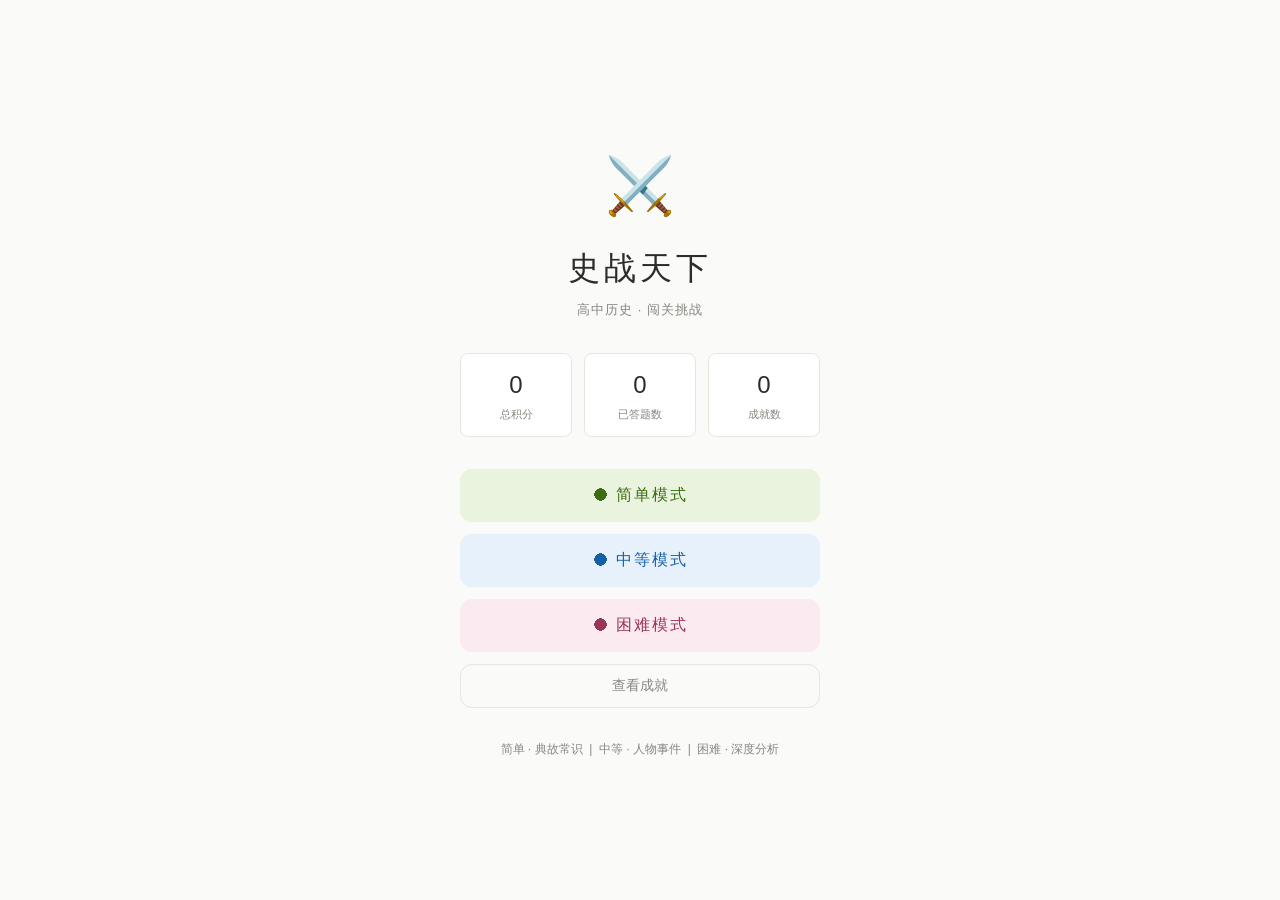
==== index.html @ bf196dc0 "Add files via upload" ====
<!DOCTYPE html>
<html lang="zh-CN">
<head>
<meta charset="UTF-8">
<meta name="viewport" content="width=device-width, initial-scale=1.0, maximum-scale=1.0">
<title>史战天下 — 历史学习游戏</title>
<style>
  *, *::before, *::after { box-sizing: border-box; margin: 0; padding: 0; }

  :root {
    --bg: #FAFAF8;
    --surface: #FFFFFF;
    --border: #E8E6DF;
    --text: #2C2C2A;
    --muted: #888780;
    --easy: #3B6D11;
    --easy-bg: #EAF3DE;
    --mid: #185FA5;
    --mid-bg: #E6F1FB;
    --hard: #993556;
    --hard-bg: #FBEAF0;
    --gold: #BA7517;
    --gold-bg: #FAEEDA;
    --radius: 12px;
    --radius-sm: 8px;
  }

  body {
    font-family: -apple-system, BlinkMacSystemFont, "PingFang SC", "Hiragino Sans GB", "Microsoft YaHei", sans-serif;
    background: var(--bg);
    color: var(--text);
    min-height: 100vh;
    font-size: 15px;
    line-height: 1.6;
  }

  /* ── SCREENS ── */
  .screen { display: none; min-height: 100vh; }
  .screen.active { display: flex; flex-direction: column; }

  /* ── HOME ── */
  #home {
    align-items: center;
    justify-content: center;
    padding: 40px 24px;
    gap: 32px;
  }
  .logo-area { text-align: center; }
  .logo-title {
    font-size: 32px;
    font-weight: 500;
    letter-spacing: 4px;
    color: var(--text);
  }
  .logo-sub {
    font-size: 13px;
    color: var(--muted);
    margin-top: 6px;
    letter-spacing: 1px;
  }
  .logo-icon {
    font-size: 56px;
    display: block;
    margin-bottom: 12px;
  }

  .stats-row {
    display: flex;
    gap: 12px;
    width: 100%;
    max-width: 360px;
  }
  .stat-card {
    flex: 1;
    background: var(--surface);
    border: 0.5px solid var(--border);
    border-radius: var(--radius-sm);
    padding: 12px;
    text-align: center;
  }
  .stat-num { font-size: 24px; font-weight: 500; color: var(--text); }
  .stat-label { font-size: 11px; color: var(--muted); margin-top: 2px; }

  .home-btns {
    display: flex;
    flex-direction: column;
    gap: 12px;
    width: 100%;
    max-width: 360px;
  }

  .btn-play {
    width: 100%;
    padding: 16px;
    border: none;
    border-radius: var(--radius);
    font-size: 16px;
    font-weight: 500;
    cursor: pointer;
    transition: opacity 0.15s;
    letter-spacing: 2px;
    font-family: inherit;
  }
  .btn-play:active { opacity: 0.75; }

  .btn-easy { background: var(--easy-bg); color: var(--easy); }
  .btn-mid  { background: var(--mid-bg);  color: var(--mid); }
  .btn-hard { background: var(--hard-bg); color: var(--hard); }

  .btn-secondary {
    width: 100%;
    padding: 12px;
    border: 0.5px solid var(--border);
    border-radius: var(--radius);
    font-size: 14px;
    color: var(--muted);
    background: transparent;
    cursor: pointer;
    font-family: inherit;
    transition: background 0.15s;
  }
  .btn-secondary:active { background: var(--border); }

  /* ── GAME SCREEN ── */
  #game {
    padding: 0;
    background: var(--bg);
  }

  .game-header {
    background: var(--surface);
    border-bottom: 0.5px solid var(--border);
    padding: 14px 20px;
    display: flex;
    align-items: center;
    justify-content: space-between;
    position: sticky;
    top: 0;
    z-index: 10;
  }
  .game-header-left { display: flex; align-items: center; gap: 10px; }
  .back-btn {
    background: none;
    border: none;
    font-size: 20px;
    cursor: pointer;
    padding: 4px;
    color: var(--muted);
  }
  .difficulty-tag {
    font-size: 12px;
    font-weight: 500;
    padding: 3px 10px;
    border-radius: 20px;
    letter-spacing: 1px;
  }
  .tag-easy { background: var(--easy-bg); color: var(--easy); }
  .tag-mid  { background: var(--mid-bg);  color: var(--mid); }
  .tag-hard { background: var(--hard-bg); color: var(--hard); }

  .progress-wrap {
    flex: 1;
    margin: 0 16px;
    height: 4px;
    background: var(--border);
    border-radius: 2px;
    overflow: hidden;
  }
  .progress-bar {
    height: 100%;
    background: var(--mid);
    border-radius: 2px;
    transition: width 0.3s ease;
  }
  .q-count { font-size: 12px; color: var(--muted); white-space: nowrap; }

  .game-body { padding: 24px 20px 40px; flex: 1; max-width: 640px; margin: 0 auto; width: 100%; }

  .score-live {
    font-size: 13px;
    color: var(--muted);
    margin-bottom: 20px;
    display: flex;
    justify-content: space-between;
    align-items: center;
  }
  .score-pts { font-size: 18px; font-weight: 500; color: var(--gold); }

  .question-card {
    background: var(--surface);
    border: 0.5px solid var(--border);
    border-radius: var(--radius);
    padding: 24px 20px;
    margin-bottom: 20px;
  }
  .q-num { font-size: 12px; color: var(--muted); margin-bottom: 10px; }
  .q-text { font-size: 16px; line-height: 1.7; font-weight: 500; }

  .options { display: flex; flex-direction: column; gap: 10px; }
  .opt-btn {
    width: 100%;
    padding: 14px 16px;
    border: 0.5px solid var(--border);
    border-radius: var(--radius-sm);
    background: var(--surface);
    font-size: 14px;
    text-align: left;
    cursor: pointer;
    font-family: inherit;
    line-height: 1.5;
    transition: background 0.12s, border-color 0.12s;
    color: var(--text);
  }
  .opt-btn:active { opacity: 0.8; }
  .opt-btn.correct {
    background: var(--easy-bg);
    border-color: var(--easy);
    color: var(--easy);
  }
  .opt-btn.wrong {
    background: #FCEBEB;
    border-color: #A32D2D;
    color: #A32D2D;
  }
  .opt-btn.reveal {
    background: var(--easy-bg);
    border-color: var(--easy);
    color: var(--easy);
    opacity: 0.7;
  }
  .opt-btn:disabled { cursor: default; }
  .opt-label { font-weight: 500; margin-right: 8px; }

  .feedback-box {
    background: var(--gold-bg);
    border: 0.5px solid var(--gold);
    border-radius: var(--radius-sm);
    padding: 14px 16px;
    font-size: 13px;
    color: #633806;
    margin-top: 16px;
    line-height: 1.7;
    display: none;
  }
  .feedback-box.show { display: block; }
  .feedback-title { font-weight: 500; margin-bottom: 4px; }

  .next-btn {
    width: 100%;
    padding: 14px;
    background: var(--text);
    color: #fff;
    border: none;
    border-radius: var(--radius);
    font-size: 15px;
    font-weight: 500;
    cursor: pointer;
    font-family: inherit;
    margin-top: 16px;
    display: none;
    letter-spacing: 1px;
    transition: opacity 0.15s;
  }
  .next-btn:active { opacity: 0.75; }
  .next-btn.show { display: block; }

  /* ── RESULT SCREEN ── */
  #result {
    align-items: center;
    justify-content: center;
    padding: 40px 24px;
    gap: 24px;
  }
  .result-icon { font-size: 64px; text-align: center; }
  .result-title { font-size: 24px; font-weight: 500; text-align: center; }
  .result-sub { font-size: 14px; color: var(--muted); text-align: center; }

  .result-stats {
    display: grid;
    grid-template-columns: 1fr 1fr;
    gap: 12px;
    width: 100%;
    max-width: 360px;
  }
  .result-stat {
    background: var(--surface);
    border: 0.5px solid var(--border);
    border-radius: var(--radius-sm);
    padding: 16px;
    text-align: center;
  }
  .result-stat .num { font-size: 28px; font-weight: 500; }
  .result-stat .lbl { font-size: 12px; color: var(--muted); margin-top: 4px; }

  .achievements-earned {
    width: 100%;
    max-width: 360px;
  }
  .ach-title { font-size: 13px; color: var(--muted); margin-bottom: 10px; font-weight: 500; }
  .ach-list { display: flex; flex-direction: column; gap: 8px; }
  .ach-item {
    display: flex;
    align-items: center;
    gap: 12px;
    background: var(--gold-bg);
    border: 0.5px solid var(--gold);
    border-radius: var(--radius-sm);
    padding: 10px 14px;
  }
  .ach-icon { font-size: 24px; }
  .ach-name { font-size: 13px; font-weight: 500; color: #633806; }
  .ach-desc { font-size: 11px; color: var(--gold); margin-top: 1px; }

  .result-btns {
    display: flex;
    flex-direction: column;
    gap: 10px;
    width: 100%;
    max-width: 360px;
  }
  .btn-primary {
    width: 100%;
    padding: 14px;
    background: var(--text);
    color: #fff;
    border: none;
    border-radius: var(--radius);
    font-size: 15px;
    font-weight: 500;
    cursor: pointer;
    font-family: inherit;
    letter-spacing: 1px;
  }

  /* ── ACHIEVEMENTS SCREEN ── */
  #achievements {
    padding: 0;
    flex-direction: column;
  }
  .page-header {
    background: var(--surface);
    border-bottom: 0.5px solid var(--border);
    padding: 14px 20px;
    display: flex;
    align-items: center;
    gap: 12px;
    position: sticky;
    top: 0;
  }
  .page-title { font-size: 16px; font-weight: 500; }

  .ach-page-body { padding: 20px; display: flex; flex-direction: column; gap: 12px; }
  .ach-card {
    display: flex;
    align-items: center;
    gap: 14px;
    background: var(--surface);
    border: 0.5px solid var(--border);
    border-radius: var(--radius);
    padding: 16px;
  }
  .ach-card.locked { opacity: 0.4; }
  .ach-card-icon { font-size: 32px; width: 48px; text-align: center; flex-shrink: 0; }
  .ach-card-info { flex: 1; }
  .ach-card-name { font-size: 14px; font-weight: 500; }
  .ach-card-desc { font-size: 12px; color: var(--muted); margin-top: 2px; }
  .ach-card-pts { font-size: 12px; color: var(--gold); font-weight: 500; margin-top: 4px; }

  /* ── ANIMATIONS ── */
  @keyframes slideUp {
    from { transform: translateY(20px); opacity: 0; }
    to { transform: translateY(0); opacity: 1; }
  }
  .animate-in { animation: slideUp 0.25s ease; }

  @keyframes pop {
    0% { transform: scale(1); }
    50% { transform: scale(1.08); }
    100% { transform: scale(1); }
  }
  .pop { animation: pop 0.2s ease; }

</style>
</head>
<body>

<!-- ══ HOME SCREEN ══ -->
<div id="home" class="screen active">
  <div class="logo-area">
    <span class="logo-icon">⚔️</span>
    <div class="logo-title">史战天下</div>
    <div class="logo-sub">高中历史 · 闯关挑战</div>
  </div>

  <div class="stats-row">
    <div class="stat-card">
      <div class="stat-num" id="total-score">0</div>
      <div class="stat-label">总积分</div>
    </div>
    <div class="stat-card">
      <div class="stat-num" id="total-played">0</div>
      <div class="stat-label">已答题数</div>
    </div>
    <div class="stat-card">
      <div class="stat-num" id="ach-count">0</div>
      <div class="stat-label">成就数</div>
    </div>
  </div>

  <div class="home-btns">
    <button class="btn-play btn-easy" onclick="startGame('easy')">⬤ 简单模式</button>
    <button class="btn-play btn-mid"  onclick="startGame('mid')">⬤ 中等模式</button>
    <button class="btn-play btn-hard" onclick="startGame('hard')">⬤ 困难模式</button>
    <button class="btn-secondary" onclick="showScreen('achievements')">查看成就</button>
  </div>

  <div style="font-size:12px;color:var(--muted);text-align:center;">
    简单 · 典故常识 &nbsp;|&nbsp; 中等 · 人物事件 &nbsp;|&nbsp; 困难 · 深度分析
  </div>
</div>

<!-- ══ GAME SCREEN ══ -->
<div id="game" class="screen">
  <div class="game-header">
    <div class="game-header-left">
      <button class="back-btn" onclick="confirmBack()">←</button>
      <span class="difficulty-tag" id="diff-tag">简单</span>
    </div>
    <div class="progress-wrap">
      <div class="progress-bar" id="progress-bar" style="width:0%"></div>
    </div>
    <span class="q-count" id="q-count">1/10</span>
  </div>

  <div class="game-body">
    <div class="score-live">
      <span>本局得分</span>
      <span class="score-pts" id="live-score">0 分</span>
    </div>

    <div class="question-card animate-in" id="question-card">
      <div class="q-num" id="q-num">第 1 题</div>
      <div class="q-text" id="q-text">题目加载中…</div>
    </div>

    <div class="options" id="options"></div>

    <div class="feedback-box" id="feedback-box">
      <div class="feedback-title" id="feedback-title"></div>
      <div id="feedback-body"></div>
    </div>

    <button class="next-btn" id="next-btn" onclick="nextQuestion()">下一题 →</button>
  </div>
</div>

<!-- ══ RESULT SCREEN ══ -->
<div id="result" class="screen">
  <div class="result-icon" id="result-icon">🏆</div>
  <div class="result-title" id="result-title">挑战完成！</div>
  <div class="result-sub" id="result-sub">你答对了 8 道题</div>

  <div class="result-stats">
    <div class="result-stat">
      <div class="num" id="res-correct" style="color:var(--easy)">0</div>
      <div class="lbl">答对</div>
    </div>
    <div class="result-stat">
      <div class="num" id="res-wrong" style="color:#A32D2D">0</div>
      <div class="lbl">答错</div>
    </div>
    <div class="result-stat">
      <div class="num" id="res-pts" style="color:var(--gold)">0</div>
      <div class="lbl">本局积分</div>
    </div>
    <div class="result-stat">
      <div class="num" id="res-acc">0%</div>
      <div class="lbl">正确率</div>
    </div>
  </div>

  <div class="achievements-earned" id="new-achievements" style="display:none">
    <div class="ach-title">🏅 新获得成就</div>
    <div class="ach-list" id="new-ach-list"></div>
  </div>

  <div class="result-btns">
    <button class="btn-primary" id="replay-btn" onclick="replayGame()">再战一局</button>
    <button class="btn-secondary" onclick="showScreen('home')">返回首页</button>
  </div>
</div>

<!-- ══ ACHIEVEMENTS SCREEN ══ -->
<div id="achievements" class="screen">
  <div class="page-header">
    <button class="back-btn" onclick="showScreen('home')" style="font-size:18px;color:var(--muted);background:none;border:none;cursor:pointer;">←</button>
    <span class="page-title">成就殿堂</span>
  </div>
  <div class="ach-page-body" id="ach-page-body"></div>
</div>

<script>
/* ═══════════════════════════════════════════
   题库
═══════════════════════════════════════════ */
const QUESTIONS = {
  easy: [
    {
      q: ""破釜沉舟"这个成语来自哪场战役？",
      opts: ["长平之战", "巨鹿之战", "赤壁之战", "官渡之战"],
      ans: 1,
      tip: "公元前207年，项羽率军渡漳水后，命令士兵击破锅釜，凿沉船只，以示背水一战的决心，最终以少胜多大败秦军。"
    },
    {
      q: "秦始皇统一六国后，推行的统一货币是哪种？",
      opts: ["刀币", "布币", "圆形方孔钱", "蚁鼻钱"],
      ans: 2,
      tip: "秦统一后将货币统一为圆形方孔铜钱（秦半两），方孔象征地，圆形象征天，此后这一形制延续了约两千年。"
    },
    {
      q: "\"纸上谈兵\"这个成语讲的是哪位历史人物？",
      opts: ["廉颇", "赵括", "白起", "蒙恬"],
      ans: 1,
      tip: "赵括熟读兵书却缺乏实战经验，长平之战中代替廉颇出战，被白起击败，赵军四十万将士被坑杀。"
    },
    {
      q: "汉武帝派张骞出使西域的主要目的是什么？",
      opts: ["开拓贸易路线", "联合大月氏夹击匈奴", "传播汉族文化", "寻访长生不老药"],
      ans: 1,
      tip: "汉武帝派张骞出使西域（公元前138年），目的是联合大月氏共同对付匈奴。虽然军事目的未完全实现，但开辟了著名的丝绸之路。"
    },
    {
      q: "\"三顾茅庐\"中，刘备三次拜访的是哪位谋士？",
      opts: ["庞统", "司马懿", "诸葛亮", "荀彧"],
      ans: 2,
      tip: "公元207年前后，刘备三次前往隆中（今湖北襄阳）拜访诸葛亮，终于得到他的辅佐。诸葛亮提出了著名的《隆中对》战略。"
    },
    {
      q: "\"贞观之治\"是哪位皇帝在位时期的盛世？",
      opts: ["唐太宗", "唐高宗", "武则天", "唐玄宗"],
      ans: 0,
      tip: "贞观之治（627—649年）是唐太宗李世民统治时期，以轻徭薄赋、广开言路、任用贤才著称，是中国古代著名的治世之一。"
    },
    {
      q: "中国历史上唯一的女皇帝是谁？",
      opts: ["吕雉", "武则天", "慈禧太后", "上官婉儿"],
      ans: 1,
      tip: "武则天（624—705年），690年称帝，建立武周，是中国历史上正式登基称帝的唯一女性皇帝，在位期间重视科举，选拔人才。"
    },
    {
      q: "\"四大发明\"不包括以下哪项？",
      opts: ["造纸术", "印刷术", "天文望远镜", "火药"],
      ans: 2,
      tip: "中国古代四大发明是造纸术、印刷术、火药、指南针，天文望远镜是17世纪伽利略等欧洲科学家发明并改进的。"
    },
    {
      q: "\"烽火戏诸侯\"的故事与哪位周朝天子有关？",
      opts: ["周武王", "周厉王", "周幽王", "周平王"],
      ans: 2,
      tip: "周幽王为博褒姒一笑，多次点燃烽火欺骗诸侯。后犬戎真正入侵时，诸侯不再来援，西周就此灭亡（公元前771年）。"
    },
    {
      q: "以下哪个朝代最先建立科举制度？",
      opts: ["汉朝", "魏晋", "隋朝", "唐朝"],
      ans: 2,
      tip: "科举制度由隋文帝杨坚于公元587年创立，隋炀帝时设进士科加以完善，此后历经唐宋元明清各朝，延续约1300年。"
    }
  ],
  mid: [
    {
      q: "商鞅变法的核心内容是什么？",
      opts: ["废除贵族世袭特权，按军功授爵", "推行井田制，均分土地", "废除死刑，施行仁政", "推广儒学，以礼治国"],
      ans: 0,
      tip: "商鞅变法（公元前356年起）废除了贵族世袭制度，规定按军功赐予爵位和土地，大大激发了秦国士兵的战斗意志，为统一六国奠定了基础。"
    },
    {
      q: "以下哪场战役标志着三国鼎立局面开始形成？",
      opts: ["长平之战", "赤壁之战", "官渡之战", "夷陵之战"],
      ans: 1,
      tip: "公元208年的赤壁之战，孙刘联军以少胜多大败曹操，阻止了曹操统一天下的步伐，此后形成魏、蜀、吴三分天下的格局。"
    },
    {
      q: "唐朝安史之乱的起因是什么？",
      opts: ["宦官专权，皇帝昏庸", "节度使势力过大，安禄山与史思明叛乱", "外戚干政，朝政腐败", "农民起义，官逼民反"],
      ans: 1,
      tip: "755年，身兼三镇节度使的安禄山与史思明以\"清君侧\"为名起兵叛乱，史称安史之乱（755—763年），是唐朝由盛转衰的转折点。"
    },
    {
      q: "王安石变法的主要目的是什么？",
      opts: ["加强皇权，削弱相权", "富国强兵，解决财政危机", "推行儒学，整顿礼制", "对外扩张，收复失地"],
      ans: 1,
      tip: "北宋神宗时期（1069年起），王安石推行新法，包括青苗法、募役法等，目的是增加国家财政收入、减轻百姓负担并增强军事力量。"
    },
    {
      q: "郑和七下西洋的主要目的是什么？",
      opts: ["寻找建文帝下落，宣扬大明国威", "开拓海上贸易，掠夺财富", "传播佛教，进行文化交流", "探索新大陆，扩大领土"],
      ans: 0,
      tip: "郑和下西洋（1405—1433年）主要是为了宣扬明朝国威、寻找流亡的建文帝，同时进行朝贡贸易，不以营利为目的，与欧洲的大航海有本质区别。"
    },
    {
      q: "鸦片战争后，清政府与英国签订的第一个不平等条约是？",
      opts: ["《南京条约》", "《北京条约》", "《马关条约》", "《天津条约》"],
      ans: 0,
      tip: "1842年签订的《南京条约》是中国近代史上第一个不平等条约，中国割让香港岛、开放五口通商、赔款2100万银元，严重损害了中国主权。"
    },
    {
      q: "\"戊戌变法\"的失败主要是因为什么？",
      opts: ["变法内容太激进，百姓反对", "以慈禧太后为首的守旧势力强烈阻挠", "光绪帝能力不足，执行不力", "列强干涉，阻止中国变革"],
      ans: 1,
      tip: "1898年的戊戌变法历时仅103天即告失败，根本原因是以慈禧为代表的顽固守旧势力的反对，光绪帝被软禁，谭嗣同等\"戊戌六君子\"被杀。"
    },
    {
      q: "辛亥革命推翻了哪个政权？",
      opts: ["北洋军阀政府", "清朝封建帝制", "袁世凯帝制", "北京政府"],
      ans: 1,
      tip: "1911年辛亥革命推翻了清朝统治，结束了中国长达两千余年的封建帝制，建立了中华民国，孙中山就任临时大总统。"
    },
    {
      q: "五四运动爆发的直接导火索是什么？",
      opts: ["俄国十月革命胜利", "巴黎和会中国外交失败", "袁世凯签订\"二十一条\"", "军阀混战，民不聊生"],
      ans: 1,
      tip: "1919年巴黎和会上，列强将德国在山东的权益转交日本，消息传到国内，激起民众强烈愤慨，引发了以学生为主体的五四爱国运动。"
    },
    {
      q: "北宋时期，指南针主要应用于哪个领域？",
      opts: ["军事作战", "勘测地形", "航海导航", "建筑风水"],
      ans: 2,
      tip: "宋代指南针技术日趋成熟，北宋时期开始广泛用于航海，极大地推动了海上贸易的发展，后经阿拉伯人传入欧洲，为欧洲大航海时代奠定了基础。"
    }
  ],
  hard: [
    {
      q: "秦朝推行郡县制取代分封制，其根本意义在于？",
      opts: [
        "有效节约国家行政开支",
        "打破贵族世袭，加强中央集权，有利于国家统一",
        "便于对少数民族地区实施有效管理",
        "抑制地方豪强，防止农民起义"
      ],
      ans: 1,
      tip: "郡县制的根本意义在于：地方长官由皇帝任命而非世袭，直接对中央负责，从制度上解决了西周以来封建割据的问题，是中央集权体制确立的重要标志。"
    },
    {
      q: "从经济史角度看，宋代商品经济高度发展的原因不包括？",
      opts: [
        "打破了坊市制度的时空限制",
        "政府重农抑商政策有所松弛",
        "海外贸易发达，市舶司收入丰厚",
        "土地兼并严重，自耕农大量破产转为商人"
      ],
      ans: 3,
      tip: "宋代商品经济繁荣的主要原因包括：打破坊市制度（坊市不再严格分离）、政府对商业的管制有所放松、海外贸易空前发展等。土地兼并导致农民破产，更多流为流民而非转为商人，不是主要原因。"
    },
    {
      q: "明朝\"海禁政策\"的实质目的最可能是？",
      opts: [
        "防止倭寇侵扰沿海百姓",
        "保护国内手工业发展不受竞争",
        "维护朝贡体制，控制对外贸易以巩固皇权",
        "防止白银大量外流，保持货币稳定"
      ],
      ans: 2,
      tip: "明朝海禁的实质目的是维护以皇帝为中心的朝贡贸易体系——只允许藩属国在特定条件下入贡贸易，从而彰显天朝权威，控制外交和贸易主导权，并非单纯的经济或安全考量。"
    },
    {
      q: "洋务运动最终失败的根本原因是？",
      opts: [
        "洋务派官员贪污腐败，军备废弛",
        "西方列强阻挠中国工业化进程",
        "只学习西方技术，不变革封建制度",
        "缺乏先进技术人才和资金支持"
      ],
      ans: 2,
      tip: "洋务运动（1861—1895年）失败的根本原因在于：洋务派坚持\"中学为体，西学为用\"，只引进西方技术而拒绝政治制度变革，在腐朽的封建制度基础上嫁接先进技术，甲午战争的惨败证明这条路行不通。"
    },
    {
      q: "新文化运动与五四运动的关系，以下说法最准确的是？",
      opts: [
        "新文化运动由五四运动引发，是其直接结果",
        "两者没有关联，属于不同性质的历史事件",
        "新文化运动为五四运动奠定了思想基础，五四运动后新文化运动转向传播马克思主义",
        "五四运动是新文化运动的高潮，标志着新文化运动的结束"
      ],
      ans: 2,
      tip: "新文化运动（1915年起）批判封建礼教、宣扬民主科学，为五四运动奠定了思想基础；五四运动（1919年）后，马克思主义在中国广泛传播，新文化运动的主流转向马克思主义，最终推动了中国共产党的成立。"
    },
    {
      q: "关于\"重农抑商\"政策在中国历史上长期存在的根本原因，以下哪项分析最深刻？",
      opts: [
        "农业是封建经济的基础，商业发展威胁封建统治",
        "历代统治者都没有认识到商业的重要性",
        "中国土地广阔，农业生产率较高，自然经济长期占主导",
        "商人群体道德低下，不事生产，历代都受到鄙视"
      ],
      ans: 0,
      tip: "重农抑商政策的根本原因在于：封建国家财税依赖农业，商业发展容易积累私人财富和独立势力，动摇封建等级秩序；同时商品经济的发展会冲击以土地为核心的封建经济基础，因此统治阶级从自身利益出发持续推行这一政策。"
    },
    {
      q: "太平天国运动最终失败的根本原因是？",
      opts: [
        "军事实力不足，武器装备落后",
        "天京事变导致内部分裂，元气大伤",
        "农民阶级的局限性，缺乏科学的革命纲领和正确领导",
        "遭到中外反动势力（清军+洋枪队）联合镇压"
      ],
      ans: 2,
      tip: "太平天国（1851—1864年）失败的根本原因是农民阶级的历史局限性：提不出切实可行的革命纲领，领导层腐化堕落（天京事变），无法建立稳固的政权。中外联合镇压是外部原因，内部腐化才是根本。"
    },
    {
      q: "以下对\"中体西用\"思想的评价，哪项最为全面客观？",
      opts: [
        "是先进思想，积极推动了中国近代化进程",
        "是落后思想，阻碍了中国政治体制改革",
        "有一定进步意义，但存在根本性局限，无法实现真正的近代化",
        "在当时历史条件下是唯一可行的方案"
      ],
      ans: 2,
      tip: "\"中体西用\"在当时有一定进步意义——推动了工业化和军事现代化，但其根本局限在于：把封建制度视为不可动摇的\"体\"，只愿引进技术而拒绝政治变革，历史证明这种嫁接是失败的，无法实现真正的国家近代化。"
    },
    {
      q: "以下哪项最能说明中国古代\"专制主义中央集权\"制度的本质矛盾？",
      opts: [
        "皇权与相权的矛盾",
        "中央集权与地方分权的矛盾",
        "皇权专制与官僚体制效率之间的矛盾",
        "农民阶级与地主阶级的矛盾"
      ],
      ans: 1,
      tip: "专制主义中央集权制度的核心矛盾是：皇帝需要通过官僚体制来统治广大地域，但地方势力又天然倾向于扩大自主权；如何在维持有效统治的同时防止地方割据，是历朝历代面临的根本性政治难题。"
    },
    {
      q: "甲午战争失败对中国历史进程最深远的影响是什么？",
      opts: [
        "引发了列强瓜分中国的狂潮，民族危机空前加深",
        "促使先进中国人开始探索制度变革，推动了维新变法和革命运动的兴起",
        "彻底暴露了洋务运动的失败，宣告\"师夷长技\"道路的破产",
        "造成大量赔款，严重削弱了清朝的经济实力"
      ],
      ans: 1,
      tip: "甲午战争（1894—1895年）惨败的最深远影响在于：打破了中国人对\"自强运动\"的幻想，促使先进知识分子认识到仅靠技术改良不够，必须进行政治制度改革，由此推动了戊戌变法、辛亥革命等一系列政治变革运动的兴起，加速了近代中国的历史进程。"
    }
  ]
};

/* ═══════════════════════════════════════════
   成就系统
═══════════════════════════════════════════ */
const ALL_ACHIEVEMENTS = [
  { id: "first_blood", icon: "⚡", name: "初战告捷", desc: "完成第一局游戏", pts: 50,
    check: (s) => s.totalGames >= 1 },
  { id: "perfect", icon: "💎", name: "完美无缺", desc: "单局全部答对", pts: 200,
    check: (s) => s.lastCorrect === s.lastTotal && s.lastTotal > 0 },
  { id: "streak3", icon: "🔥", name: "连胜三题", desc: "单局连续答对3题", pts: 100,
    check: (s) => s.maxStreak >= 3 },
  { id: "streak5", icon: "🌟", name: "连胜五题", desc: "单局连续答对5题", pts: 150,
    check: (s) => s.maxStreak >= 5 },
  { id: "hard_winner", icon: "⚔️", name: "史学大家", desc: "困难模式正确率达80%", pts: 300,
    check: (s) => s.lastDiff === "hard" && s.lastCorrect / s.lastTotal >= 0.8 },
  { id: "score500", icon: "🏆", name: "积分达人", desc: "累计积分超过500", pts: 100,
    check: (s) => s.totalScore >= 500 },
  { id: "score2000", icon: "👑", name: "史战天下", desc: "累计积分超过2000", pts: 300,
    check: (s) => s.totalScore >= 2000 },
  { id: "played10", icon: "📚", name: "勤学苦练", desc: "累计答题超过50道", pts: 150,
    check: (s) => s.totalAnswered >= 50 },
];

/* ═══════════════════════════════════════════
   状态存储
═══════════════════════════════════════════ */
function loadState() {
  try {
    return JSON.parse(localStorage.getItem("historyGame") || "{}");
  } catch { return {}; }
}
function saveState(s) {
  localStorage.setItem("historyGame", JSON.stringify(s));
}

let state = {
  totalScore: 0,
  totalAnswered: 0,
  totalGames: 0,
  unlockedAch: [],
  ...loadState()
};

/* ═══════════════════════════════════════════
   游戏变量
═══════════════════════════════════════════ */
let currentDiff = "easy";
let questions = [];
let currentIdx = 0;
let score = 0;
let correct = 0;
let answered = 0;
let streak = 0;
let maxStreak = 0;
let answered_this = false;

/* ═══════════════════════════════════════════
   工具函数
═══════════════════════════════════════════ */
function shuffle(arr) {
  const a = [...arr];
  for (let i = a.length - 1; i > 0; i--) {
    const j = Math.floor(Math.random() * (i + 1));
    [a[i], a[j]] = [a[j], a[i]];
  }
  return a;
}

function showScreen(id) {
  document.querySelectorAll(".screen").forEach(s => s.classList.remove("active"));
  document.getElementById(id).classList.add("active");
  if (id === "home") updateHomeStats();
  if (id === "achievements") renderAchievements();
}

function updateHomeStats() {
  document.getElementById("total-score").textContent = state.totalScore;
  document.getElementById("total-played").textContent = state.totalAnswered;
  document.getElementById("ach-count").textContent = state.unlockedAch.length;
}

/* ═══════════════════════════════════════════
   开始游戏
═══════════════════════════════════════════ */
function startGame(diff) {
  currentDiff = diff;
  questions = shuffle(QUESTIONS[diff]).slice(0, 10);
  currentIdx = 0;
  score = 0;
  correct = 0;
  answered = 0;
  streak = 0;
  maxStreak = 0;

  const tagEl = document.getElementById("diff-tag");
  tagEl.textContent = { easy: "简单", mid: "中等", hard: "困难" }[diff];
  tagEl.className = "difficulty-tag tag-" + diff;

  const bar = document.getElementById("progress-bar");
  bar.style.background = diff === "easy" ? "var(--easy)" : diff === "mid" ? "var(--mid)" : "var(--hard)";

  showScreen("game");
  renderQuestion();
}

function renderQuestion() {
  const q = questions[currentIdx];
  const total = questions.length;
  answered_this = false;

  document.getElementById("q-num").textContent = "第 " + (currentIdx + 1) + " 题";
  document.getElementById("q-text").textContent = q.q;
  document.getElementById("q-count").textContent = (currentIdx + 1) + "/" + total;
  document.getElementById("progress-bar").style.width = (currentIdx / total * 100) + "%";
  document.getElementById("live-score").textContent = score + " 分";
  document.getElementById("feedback-box").classList.remove("show");
  document.getElementById("next-btn").classList.remove("show");

  const opts = document.getElementById("options");
  opts.innerHTML = "";
  const labels = ["A", "B", "C", "D"];
  q.opts.forEach((opt, i) => {
    const btn = document.createElement("button");
    btn.className = "opt-btn";
    btn.innerHTML = `<span class="opt-label">${labels[i]}.</span>${opt}`;
    btn.onclick = () => selectAnswer(i, q.ans, q.tip);
    opts.appendChild(btn);
  });

  const card = document.getElementById("question-card");
  card.classList.remove("animate-in");
  void card.offsetWidth;
  card.classList.add("animate-in");
}

function selectAnswer(chosen, correct_idx, tip) {
  if (answered_this) return;
  answered_this = true;

  const btns = document.querySelectorAll(".opt-btn");
  btns.forEach((b, i) => {
    b.disabled = true;
    if (i === correct_idx) b.classList.add(chosen === correct_idx ? "correct" : "reveal");
  });
  if (chosen !== correct_idx) btns[chosen].classList.add("wrong");

  const isCorrect = chosen === correct_idx;
  answered++;

  if (isCorrect) {
    correct++;
    streak++;
    if (streak > maxStreak) maxStreak = streak;
    const pts = calcPoints();
    score += pts;

    document.getElementById("feedback-title").textContent = "✓ 回答正确！+" + pts + " 分";
    document.getElementById("feedback-body").textContent = tip;
  } else {
    streak = 0;
    document.getElementById("feedback-title").textContent = "✗ 回答错误";
    document.getElementById("feedback-body").textContent = tip;
  }

  const fb = document.getElementById("feedback-box");
  fb.classList.add("show");
  document.getElementById("next-btn").classList.add("show");
  document.getElementById("next-btn").textContent =
    currentIdx + 1 >= questions.length ? "查看结果 →" : "下一题 →";

  document.getElementById("live-score").textContent = score + " 分";
  document.getElementById("live-score").classList.add("pop");
  setTimeout(() => document.getElementById("live-score").classList.remove("pop"), 200);
}

function calcPoints() {
  const base = { easy: 10, mid: 20, hard: 35 }[currentDiff];
  const bonus = streak >= 3 ? Math.floor(base * 0.5) : 0;
  return base + bonus;
}

function nextQuestion() {
  currentIdx++;
  if (currentIdx >= questions.length) {
    endGame();
  } else {
    renderQuestion();
  }
}

function endGame() {
  const total = questions.length;
  const acc = Math.round(correct / total * 100);

  state.totalAnswered += answered;
  state.totalScore += score;
  state.totalGames++;
  state.lastCorrect = correct;
  state.lastTotal = total;
  state.lastDiff = currentDiff;
  state.maxStreak = maxStreak;

  const newAch = checkAchievements();
  saveState(state);

  document.getElementById("result-icon").textContent =
    acc >= 90 ? "🏆" : acc >= 70 ? "🎉" : acc >= 50 ? "📖" : "💪";
  document.getElementById("result-title").textContent =
    acc >= 90 ? "历史大家！" : acc >= 70 ? "挑战完成！" : acc >= 50 ? "继续加油！" : "再接再厉！";
  document.getElementById("result-sub").textContent =
    `本局答对 ${correct}/${total} 题，正确率 ${acc}%`;

  document.getElementById("res-correct").textContent = correct;
  document.getElementById("res-wrong").textContent = total - correct;
  document.getElementById("res-pts").textContent = score;
  document.getElementById("res-acc").textContent = acc + "%";

  document.getElementById("replay-btn").textContent =
    "再战一局（" + { easy: "简单", mid: "中等", hard: "困难" }[currentDiff] + "）";

  const newAchWrap = document.getElementById("new-achievements");
  if (newAch.length > 0) {
    newAchWrap.style.display = "block";
    const list = document.getElementById("new-ach-list");
    list.innerHTML = "";
    newAch.forEach(a => {
      list.innerHTML += `
        <div class="ach-item">
          <span class="ach-icon">${a.icon}</span>
          <div>
            <div class="ach-name">${a.name}</div>
            <div class="ach-desc">${a.desc} · +${a.pts}分</div>
          </div>
        </div>`;
    });
  } else {
    newAchWrap.style.display = "none";
  }

  showScreen("result");
}

function checkAchievements() {
  const newly = [];
  ALL_ACHIEVEMENTS.forEach(a => {
    if (!state.unlockedAch.includes(a.id) && a.check(state)) {
      state.unlockedAch.push(a.id);
      state.totalScore += a.pts;
      newly.push(a);
    }
  });
  return newly;
}

function replayGame() {
  startGame(currentDiff);
}

function confirmBack() {
  if (confirm("确定要退出本局游戏吗？当前进度将不会保存。")) {
    showScreen("home");
  }
}

/* ═══════════════════════════════════════════
   成就页面
═══════════════════════════════════════════ */
function renderAchievements() {
  const body = document.getElementById("ach-page-body");
  body.innerHTML = `<div style="font-size:13px;color:var(--muted);margin-bottom:4px;">已解锁 ${state.unlockedAch.length} / ${ALL_ACHIEVEMENTS.length} 个成就</div>`;
  ALL_ACHIEVEMENTS.forEach(a => {
    const unlocked = state.unlockedAch.includes(a.id);
    body.innerHTML += `
      <div class="ach-card ${unlocked ? "" : "locked"}">
        <div class="ach-card-icon">${unlocked ? a.icon : "🔒"}</div>
        <div class="ach-card-info">
          <div class="ach-card-name">${a.name}</div>
          <div class="ach-card-desc">${a.desc}</div>
          <div class="ach-card-pts">+${a.pts} 积分奖励</div>
        </div>
      </div>`;
  });
}

/* ── 初始化 ── */
updateHomeStats();
</script>
</body>
</html>
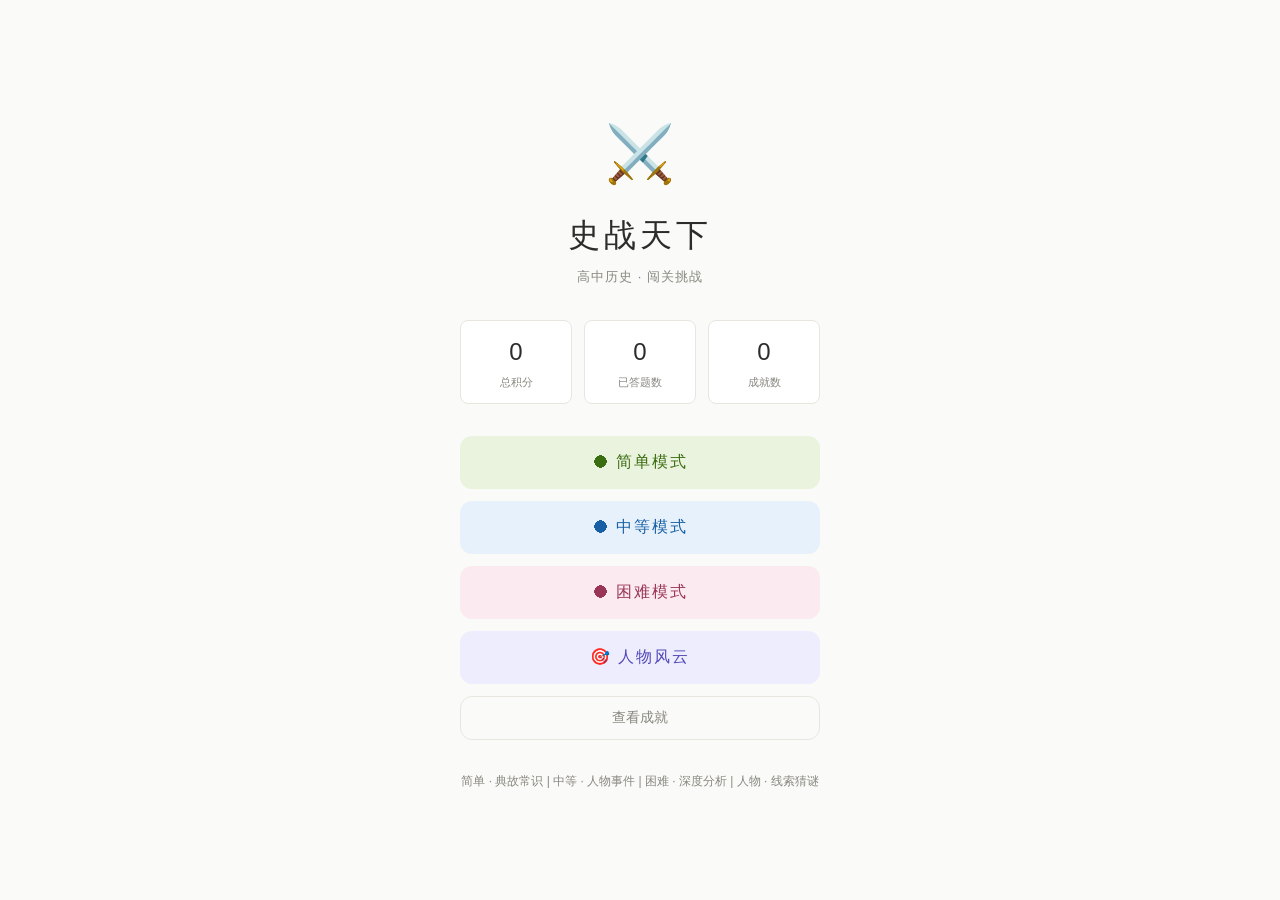
==== commit 0d5dcb0e: "Add files via upload" ====
--- a/index.html
+++ b/index.html
@@ -19,6 +19,8 @@
     --mid-bg: #E6F1FB;
     --hard: #993556;
     --hard-bg: #FBEAF0;
+    --person: #534AB7;
+    --person-bg: #EEEDFE;
     --gold: #BA7517;
     --gold-bg: #FAEEDA;
     --radius: 12px;
@@ -34,11 +36,9 @@
     line-height: 1.6;
   }
 
-  /* ── SCREENS ── */
   .screen { display: none; min-height: 100vh; }
   .screen.active { display: flex; flex-direction: column; }
 
-  /* ── HOME ── */
   #home {
     align-items: center;
     justify-content: center;
@@ -106,6 +106,7 @@
   .btn-easy { background: var(--easy-bg); color: var(--easy); }
   .btn-mid  { background: var(--mid-bg);  color: var(--mid); }
   .btn-hard { background: var(--hard-bg); color: var(--hard); }
+  .btn-person { background: var(--person-bg); color: var(--person); }
 
   .btn-secondary {
     width: 100%;
@@ -121,7 +122,6 @@
   }
   .btn-secondary:active { background: var(--border); }
 
-  /* ── GAME SCREEN ── */
   #game {
     padding: 0;
     background: var(--bg);
@@ -157,6 +157,7 @@
   .tag-easy { background: var(--easy-bg); color: var(--easy); }
   .tag-mid  { background: var(--mid-bg);  color: var(--mid); }
   .tag-hard { background: var(--hard-bg); color: var(--hard); }
+  .tag-person { background: var(--person-bg); color: var(--person); }
 
   .progress-wrap {
     flex: 1;
@@ -195,6 +196,16 @@
   }
   .q-num { font-size: 12px; color: var(--muted); margin-bottom: 10px; }
   .q-text { font-size: 16px; line-height: 1.7; font-weight: 500; }
+  .clue-list { margin-top: 12px; }
+  .clue-item {
+    font-size: 14px;
+    color: var(--text);
+    padding: 8px 0;
+    border-bottom: 0.5px solid var(--border);
+    line-height: 1.6;
+  }
+  .clue-item:last-child { border-bottom: none; }
+  .clue-label { font-weight: 500; color: var(--person); margin-right: 6px; }
 
   .options { display: flex; flex-direction: column; gap: 10px; }
   .opt-btn {
@@ -230,6 +241,36 @@
   }
   .opt-btn:disabled { cursor: default; }
   .opt-label { font-weight: 500; margin-right: 8px; }
+
+  .answer-input-wrap {
+    display: flex;
+    gap: 10px;
+    margin-top: 16px;
+  }
+  .answer-input {
+    flex: 1;
+    padding: 14px 16px;
+    border: 0.5px solid var(--border);
+    border-radius: var(--radius-sm);
+    font-size: 15px;
+    font-family: inherit;
+    background: var(--surface);
+    color: var(--text);
+  }
+  .answer-input:focus { outline: none; border-color: var(--person); }
+  .submit-btn {
+    padding: 14px 20px;
+    background: var(--person);
+    color: #fff;
+    border: none;
+    border-radius: var(--radius-sm);
+    font-size: 15px;
+    font-weight: 500;
+    cursor: pointer;
+    font-family: inherit;
+  }
+  .submit-btn:active { opacity: 0.8; }
+  .submit-btn:disabled { opacity: 0.5; cursor: default; }
 
   .feedback-box {
     background: var(--gold-bg);
@@ -264,7 +305,6 @@
   .next-btn:active { opacity: 0.75; }
   .next-btn.show { display: block; }
 
-  /* ── RESULT SCREEN ── */
   #result {
     align-items: center;
     justify-content: center;
@@ -329,10 +369,8 @@
     font-weight: 500;
     cursor: pointer;
     font-family: inherit;
-    letter-spacing: 1px;
-  }
-
-  /* ── ACHIEVEMENTS SCREEN ── */
+  }
+
   #achievements {
     padding: 0;
     flex-direction: column;
@@ -366,7 +404,6 @@
   .ach-card-desc { font-size: 12px; color: var(--muted); margin-top: 2px; }
   .ach-card-pts { font-size: 12px; color: var(--gold); font-weight: 500; margin-top: 4px; }
 
-  /* ── ANIMATIONS ── */
   @keyframes slideUp {
     from { transform: translateY(20px); opacity: 0; }
     to { transform: translateY(0); opacity: 1; }
@@ -384,7 +421,6 @@
 </head>
 <body>
 
-<!-- ══ HOME SCREEN ══ -->
 <div id="home" class="screen active">
   <div class="logo-area">
     <span class="logo-icon">⚔️</span>
@@ -411,15 +447,15 @@
     <button class="btn-play btn-easy" onclick="startGame('easy')">⬤ 简单模式</button>
     <button class="btn-play btn-mid"  onclick="startGame('mid')">⬤ 中等模式</button>
     <button class="btn-play btn-hard" onclick="startGame('hard')">⬤ 困难模式</button>
+    <button class="btn-play btn-person" onclick="startGame('person')">🎯 人物风云</button>
     <button class="btn-secondary" onclick="showScreen('achievements')">查看成就</button>
   </div>
 
   <div style="font-size:12px;color:var(--muted);text-align:center;">
-    简单 · 典故常识 &nbsp;|&nbsp; 中等 · 人物事件 &nbsp;|&nbsp; 困难 · 深度分析
+    简单 · 典故常识 | 中等 · 人物事件 | 困难 · 深度分析 | 人物 · 线索猜谜
   </div>
 </div>
 
-<!-- ══ GAME SCREEN ══ -->
 <div id="game" class="screen">
   <div class="game-header">
     <div class="game-header-left">
@@ -441,9 +477,15 @@
     <div class="question-card animate-in" id="question-card">
       <div class="q-num" id="q-num">第 1 题</div>
       <div class="q-text" id="q-text">题目加载中…</div>
+      <div class="clue-list" id="clue-list"></div>
     </div>
 
     <div class="options" id="options"></div>
+
+    <div class="answer-input-wrap" id="answer-input-wrap" style="display:none">
+      <input type="text" class="answer-input" id="answer-input" placeholder="输入人物姓名…" />
+      <button class="submit-btn" id="submit-btn" onclick="submitPersonAnswer()">提交</button>
+    </div>
 
     <div class="feedback-box" id="feedback-box">
       <div class="feedback-title" id="feedback-title"></div>
@@ -454,7 +496,6 @@
   </div>
 </div>
 
-<!-- ══ RESULT SCREEN ══ -->
 <div id="result" class="screen">
   <div class="result-icon" id="result-icon">🏆</div>
   <div class="result-title" id="result-title">挑战完成！</div>
@@ -490,7 +531,6 @@
   </div>
 </div>
 
-<!-- ══ ACHIEVEMENTS SCREEN ══ -->
 <div id="achievements" class="screen">
   <div class="page-header">
     <button class="back-btn" onclick="showScreen('home')" style="font-size:18px;color:var(--muted);background:none;border:none;cursor:pointer;">←</button>
@@ -500,293 +540,119 @@
 </div>
 
 <script>
-/* ═══════════════════════════════════════════
-   题库
-═══════════════════════════════════════════ */
 const QUESTIONS = {
   easy: [
-    {
-      q: ""破釜沉舟"这个成语来自哪场战役？",
-      opts: ["长平之战", "巨鹿之战", "赤壁之战", "官渡之战"],
-      ans: 1,
-      tip: "公元前207年，项羽率军渡漳水后，命令士兵击破锅釜，凿沉船只，以示背水一战的决心，最终以少胜多大败秦军。"
-    },
-    {
-      q: "秦始皇统一六国后，推行的统一货币是哪种？",
-      opts: ["刀币", "布币", "圆形方孔钱", "蚁鼻钱"],
-      ans: 2,
-      tip: "秦统一后将货币统一为圆形方孔铜钱（秦半两），方孔象征地，圆形象征天，此后这一形制延续了约两千年。"
-    },
-    {
-      q: "\"纸上谈兵\"这个成语讲的是哪位历史人物？",
-      opts: ["廉颇", "赵括", "白起", "蒙恬"],
-      ans: 1,
-      tip: "赵括熟读兵书却缺乏实战经验，长平之战中代替廉颇出战，被白起击败，赵军四十万将士被坑杀。"
-    },
-    {
-      q: "汉武帝派张骞出使西域的主要目的是什么？",
-      opts: ["开拓贸易路线", "联合大月氏夹击匈奴", "传播汉族文化", "寻访长生不老药"],
-      ans: 1,
-      tip: "汉武帝派张骞出使西域（公元前138年），目的是联合大月氏共同对付匈奴。虽然军事目的未完全实现，但开辟了著名的丝绸之路。"
-    },
-    {
-      q: "\"三顾茅庐\"中，刘备三次拜访的是哪位谋士？",
-      opts: ["庞统", "司马懿", "诸葛亮", "荀彧"],
-      ans: 2,
-      tip: "公元207年前后，刘备三次前往隆中（今湖北襄阳）拜访诸葛亮，终于得到他的辅佐。诸葛亮提出了著名的《隆中对》战略。"
-    },
-    {
-      q: "\"贞观之治\"是哪位皇帝在位时期的盛世？",
-      opts: ["唐太宗", "唐高宗", "武则天", "唐玄宗"],
-      ans: 0,
-      tip: "贞观之治（627—649年）是唐太宗李世民统治时期，以轻徭薄赋、广开言路、任用贤才著称，是中国古代著名的治世之一。"
-    },
-    {
-      q: "中国历史上唯一的女皇帝是谁？",
-      opts: ["吕雉", "武则天", "慈禧太后", "上官婉儿"],
-      ans: 1,
-      tip: "武则天（624—705年），690年称帝，建立武周，是中国历史上正式登基称帝的唯一女性皇帝，在位期间重视科举，选拔人才。"
-    },
-    {
-      q: "\"四大发明\"不包括以下哪项？",
-      opts: ["造纸术", "印刷术", "天文望远镜", "火药"],
-      ans: 2,
-      tip: "中国古代四大发明是造纸术、印刷术、火药、指南针，天文望远镜是17世纪伽利略等欧洲科学家发明并改进的。"
-    },
-    {
-      q: "\"烽火戏诸侯\"的故事与哪位周朝天子有关？",
-      opts: ["周武王", "周厉王", "周幽王", "周平王"],
-      ans: 2,
-      tip: "周幽王为博褒姒一笑，多次点燃烽火欺骗诸侯。后犬戎真正入侵时，诸侯不再来援，西周就此灭亡（公元前771年）。"
-    },
-    {
-      q: "以下哪个朝代最先建立科举制度？",
-      opts: ["汉朝", "魏晋", "隋朝", "唐朝"],
-      ans: 2,
-      tip: "科举制度由隋文帝杨坚于公元587年创立，隋炀帝时设进士科加以完善，此后历经唐宋元明清各朝，延续约1300年。"
-    }
+    { q: "「破釜沉舟」这个成语来自哪场战役？", opts: ["长平之战", "巨鹿之战", "赤壁之战", "官渡之战"], ans: 1, tip: "公元前207年，项羽率军渡漳水后，命令士兵击破锅釜，凿沉船只，以示背水一战的决心，最终以少胜多大败秦军。" },
+    { q: "秦始皇统一六国后，推行的统一货币是哪种？", opts: ["刀币", "布币", "圆形方孔钱", "蚁鼻钱"], ans: 2, tip: "秦统一后将货币统一为圆形方孔铜钱（秦半两），方孔象征地，圆形象征天，此后这一形制延续了约两千年。" },
+    { q: "「纸上谈兵」这个成语讲的是哪位历史人物？", opts: ["廉颇", "赵括", "白起", "蒙恬"], ans: 1, tip: "赵括熟读兵书却缺乏实战经验，长平之战中代替廉颇出战，被白起击败，赵军四十万将士被坑杀。" },
+    { q: "汉武帝派张骞出使西域的主要目的是什么？", opts: ["开拓贸易路线", "联合大月氏夹击匈奴", "传播汉族文化", "寻访长生不老药"], ans: 1, tip: "汉武帝派张骞出使西域（公元前138年），目的是联合大月氏共同对付匈奴。虽然军事目的未完全实现，但开辟了著名的丝绸之路。" },
+    { q: "「三顾茅庐」中，刘备三次拜访的是哪位谋士？", opts: ["庞统", "司马懿", "诸葛亮", "荀彧"], ans: 2, tip: "公元207年前后，刘备三次前往隆中（今湖北襄阳）拜访诸葛亮，终于得到他的辅佐。诸葛亮提出了著名的《隆中对》战略。" },
+    { q: "「贞观之治」是哪位皇帝在位时期的盛世？", opts: ["唐太宗", "唐高宗", "武则天", "唐玄宗"], ans: 0, tip: "贞观之治（627—649年）是唐太宗李世民统治时期，以轻徭薄赋、广开言路、任用贤才著称，是中国古代著名的治世之一。" },
+    { q: "中国历史上唯一的女皇帝是谁？", opts: ["吕雉", "武则天", "慈禧太后", "上官婉儿"], ans: 1, tip: "武则天（624—705年），690年称帝，建立武周，是中国历史上正式登基称帝的唯一女性皇帝，在位期间重视科举，选拔人才。" },
+    { q: "「四大发明」不包括以下哪项？", opts: ["造纸术", "印刷术", "天文望远镜", "火药"], ans: 2, tip: "中国古代四大发明是造纸术、印刷术、火药、指南针，天文望远镜是17世纪伽利略等欧洲科学家发明并改进的。" },
+    { q: "「烽火戏诸侯」的故事与哪位周朝天子有关？", opts: ["周武王", "周厉王", "周幽王", "周平王"], ans: 2, tip: "周幽王为博褒姒一笑，多次点燃烽火欺骗诸侯。后犬戎真正入侵时，诸侯不再来援，西周就此灭亡（公元前771年）。" },
+    { q: "以下哪个朝代最先建立科举制度？", opts: ["汉朝", "魏晋", "隋朝", "唐朝"], ans: 2, tip: "科举制度由隋文帝杨坚于公元587年创立，隋炀帝时设进士科加以完善，此后历经唐宋元明清各朝，延续约1300年。" },
+    { q: "都江堰水利工程是由谁主持修建的？", opts: ["李冰", "郑国", "史禄", "西门豹"], ans: 0, tip: "公元前256年左右，秦国蜀郡太守李冰父子主持修建了都江堰，使成都平原成为\"天府之国\"，至今仍在发挥作用。" },
+    { q: "「罢黜百家，独尊儒术」是谁向汉武帝提出的？", opts: ["董仲舒", "叔孙通", "贾谊", "晁错"], ans: 0, tip: "董仲舒在《举贤良对策》中向汉武帝提出\"罢黜百家，独尊儒术\"的建议，被采纳后儒家思想成为此后两千多年中国封建社会的正统思想。" },
+    { q: "「鞠躬尽瘁，死而后已」说的是哪位三国人物？", opts: ["关羽", "张飞", "诸葛亮", "姜维"], ans: 2, tip: "此语出自诸葛亮《出师表》：\"臣鞠躬尽瘁，死而后已。\"诸葛亮为蜀汉事业殚精竭虑，最终病逝于五丈原。" },
+    { q: "郑成功收复了哪个地方？", opts: ["香港", "澳门", "台湾", "海南岛"], ans: 2, tip: "1662年，郑成功从荷兰殖民者手中收复台湾，这是中国人民反抗外来侵略的一次重大胜利。" },
+    { q: "第一次鸦片战争爆发于哪一年？", opts: ["1839年", "1840年", "1841年", "1842年"], ans: 1, tip: "1840年，英国以林则徐虎门销烟为借口，发动了第一次鸦片战争，是中国近代史的开端。" },
+    { q: "「扶清灭洋」是哪个运动的口号？", opts: ["太平天国运动", "义和团运动", "洋务运动", "维新变法"], ans: 1, tip: "义和团运动（1899—1901年）以\"扶清灭洋\"为口号，反映了当时民众反抗帝国主义侵略的爱国情绪，但也带有盲目排外的局限性。" },
+    { q: "孙中山提出的革命纲领是什么？", opts: ["三民主义", "共产主义", "民主主义", "自由主义"], ans: 0, tip: "孙中山提出了民族、民权、民生三大主义，即\"三民主义\"，是辛亥革命的指导思想。" },
+    { q: "中国工农红军长征的起点是哪里？", opts: ["井冈山", "瑞金", "遵义", "延安"], ans: 1, tip: "1934年10月，中央红军从江西瑞金等地出发，开始长征，历时两年，行程二万五千里，最终到达陕北。" },
+    { q: "《史记》的作者是谁？", opts: ["班固", "司马光", "司马迁", "左丘明"], ans: 2, tip: "司马迁（约公元前145—约前86年），西汉史学家，著有中国第一部纪传体通史《史记》，被鲁迅誉为\"史家之绝唱，无韵之离骚\"。" },
+    { q: "中国近代第一位留美学生是谁？", opts: ["詹天佑", "容闳", "严复", "梁启超"], ans: 1, tip: "容闳（1828—1912年）是中国近代第一位留美学生，1854年毕业于耶鲁大学，回国后致力于推动幼童赴美留学计划。" }
   ],
   mid: [
-    {
-      q: "商鞅变法的核心内容是什么？",
-      opts: ["废除贵族世袭特权，按军功授爵", "推行井田制，均分土地", "废除死刑，施行仁政", "推广儒学，以礼治国"],
-      ans: 0,
-      tip: "商鞅变法（公元前356年起）废除了贵族世袭制度，规定按军功赐予爵位和土地，大大激发了秦国士兵的战斗意志，为统一六国奠定了基础。"
-    },
-    {
-      q: "以下哪场战役标志着三国鼎立局面开始形成？",
-      opts: ["长平之战", "赤壁之战", "官渡之战", "夷陵之战"],
-      ans: 1,
-      tip: "公元208年的赤壁之战，孙刘联军以少胜多大败曹操，阻止了曹操统一天下的步伐，此后形成魏、蜀、吴三分天下的格局。"
-    },
-    {
-      q: "唐朝安史之乱的起因是什么？",
-      opts: ["宦官专权，皇帝昏庸", "节度使势力过大，安禄山与史思明叛乱", "外戚干政，朝政腐败", "农民起义，官逼民反"],
-      ans: 1,
-      tip: "755年，身兼三镇节度使的安禄山与史思明以\"清君侧\"为名起兵叛乱，史称安史之乱（755—763年），是唐朝由盛转衰的转折点。"
-    },
-    {
-      q: "王安石变法的主要目的是什么？",
-      opts: ["加强皇权，削弱相权", "富国强兵，解决财政危机", "推行儒学，整顿礼制", "对外扩张，收复失地"],
-      ans: 1,
-      tip: "北宋神宗时期（1069年起），王安石推行新法，包括青苗法、募役法等，目的是增加国家财政收入、减轻百姓负担并增强军事力量。"
-    },
-    {
-      q: "郑和七下西洋的主要目的是什么？",
-      opts: ["寻找建文帝下落，宣扬大明国威", "开拓海上贸易，掠夺财富", "传播佛教，进行文化交流", "探索新大陆，扩大领土"],
-      ans: 0,
-      tip: "郑和下西洋（1405—1433年）主要是为了宣扬明朝国威、寻找流亡的建文帝，同时进行朝贡贸易，不以营利为目的，与欧洲的大航海有本质区别。"
-    },
-    {
-      q: "鸦片战争后，清政府与英国签订的第一个不平等条约是？",
-      opts: ["《南京条约》", "《北京条约》", "《马关条约》", "《天津条约》"],
-      ans: 0,
-      tip: "1842年签订的《南京条约》是中国近代史上第一个不平等条约，中国割让香港岛、开放五口通商、赔款2100万银元，严重损害了中国主权。"
-    },
-    {
-      q: "\"戊戌变法\"的失败主要是因为什么？",
-      opts: ["变法内容太激进，百姓反对", "以慈禧太后为首的守旧势力强烈阻挠", "光绪帝能力不足，执行不力", "列强干涉，阻止中国变革"],
-      ans: 1,
-      tip: "1898年的戊戌变法历时仅103天即告失败，根本原因是以慈禧为代表的顽固守旧势力的反对，光绪帝被软禁，谭嗣同等\"戊戌六君子\"被杀。"
-    },
-    {
-      q: "辛亥革命推翻了哪个政权？",
-      opts: ["北洋军阀政府", "清朝封建帝制", "袁世凯帝制", "北京政府"],
-      ans: 1,
-      tip: "1911年辛亥革命推翻了清朝统治，结束了中国长达两千余年的封建帝制，建立了中华民国，孙中山就任临时大总统。"
-    },
-    {
-      q: "五四运动爆发的直接导火索是什么？",
-      opts: ["俄国十月革命胜利", "巴黎和会中国外交失败", "袁世凯签订\"二十一条\"", "军阀混战，民不聊生"],
-      ans: 1,
-      tip: "1919年巴黎和会上，列强将德国在山东的权益转交日本，消息传到国内，激起民众强烈愤慨，引发了以学生为主体的五四爱国运动。"
-    },
-    {
-      q: "北宋时期，指南针主要应用于哪个领域？",
-      opts: ["军事作战", "勘测地形", "航海导航", "建筑风水"],
-      ans: 2,
-      tip: "宋代指南针技术日趋成熟，北宋时期开始广泛用于航海，极大地推动了海上贸易的发展，后经阿拉伯人传入欧洲，为欧洲大航海时代奠定了基础。"
-    }
+    { q: "商鞅变法的核心内容是什么？", opts: ["废除贵族世袭特权，按军功授爵", "推行井田制，均分土地", "废除死刑，施行仁政", "推广儒学，以礼治国"], ans: 0, tip: "商鞅变法（公元前356年起）废除了贵族世袭制度，规定按军功赐予爵位和土地，大大激发了秦国士兵的战斗意志，为统一六国奠定了基础。" },
+    { q: "以下哪场战役标志着三国鼎立局面开始形成？", opts: ["长平之战", "赤壁之战", "官渡之战", "夷陵之战"], ans: 1, tip: "公元208年的赤壁之战，孙刘联军以少胜多大败曹操，阻止了曹操统一天下的步伐，此后形成魏、蜀、吴三分天下的格局。" },
+    { q: "唐朝安史之乱的起因是什么？", opts: ["宦官专权，皇帝昏庸", "节度使势力过大，安禄山与史思明叛乱", "外戚干政，朝政腐败", "农民起义，官逼民反"], ans: 1, tip: "755年，身兼三镇节度使的安禄山与史思明以\"清君侧\"为名起兵叛乱，史称安史之乱（755—763年），是唐朝由盛转衰的转折点。" },
+    { q: "王安石变法的主要目的是什么？", opts: ["加强皇权，削弱相权", "富国强兵，解决财政危机", "推行儒学，整顿礼制", "对外扩张，收复失地"], ans: 1, tip: "北宋神宗时期（1069年起），王安石推行新法，包括青苗法、募役法等，目的是增加国家财政收入、减轻百姓负担并增强军事力量。" },
+    { q: "郑和七下西洋的主要目的是什么？", opts: ["寻找建文帝下落，宣扬大明国威", "开拓海上贸易，掠夺财富", "传播佛教，进行文化交流", "探索新大陆，扩大领土"], ans: 0, tip: "郑和下西洋（1405—1433年）主要是为了宣扬明朝国威、寻找流亡的建文帝，同时进行朝贡贸易，不以营利为目的，与欧洲的大航海有本质区别。" },
+    { q: "鸦片战争后，清政府与英国签订的第一个不平等条约是？", opts: ["《南京条约》", "《北京条约》", "《马关条约》", "《天津条约》"], ans: 0, tip: "1842年签订的《南京条约》是中国近代史上第一个不平等条约，中国割让香港岛、开放五口通商、赔款2100万银元，严重损害了中国主权。" },
+    { q: "「戊戌变法」的失败主要是因为什么？", opts: ["变法内容太激进，百姓反对", "以慈禧太后为首的守旧势力强烈阻挠", "光绪帝能力不足，执行不力", "列强干涉，阻止中国变革"], ans: 1, tip: "1898年的戊戌变法历时仅103天即告失败，根本原因是以慈禧为代表的顽固守旧势力的反对，光绪帝被软禁，谭嗣同等\"戊戌六君子\"被杀。" },
+    { q: "辛亥革命推翻了哪个政权？", opts: ["北洋军阀政府", "清朝封建帝制", "袁世凯帝制", "北京政府"], ans: 1, tip: "1911年辛亥革命推翻了清朝统治，结束了中国长达两千余年的封建帝制，建立了中华民国，孙中山就任临时大总统。" },
+    { q: "五四运动爆发的直接导火索是什么？", opts: ["俄国十月革命胜利", "巴黎和会中国外交失败", "袁世凯签订\"二十一条\"", "军阀混战，民不聊生"], ans: 1, tip: "1919年巴黎和会上，列强将德国在山东的权益转交日本，消息传到国内，激起民众强烈愤慨，引发了以学生为主体的五四爱国运动。" },
+    { q: "北宋时期，指南针主要应用于哪个领域？", opts: ["军事作战", "勘测地形", "航海导航", "建筑风水"], ans: 2, tip: "宋代指南针技术日趋成熟，北宋时期开始广泛用于航海，极大地推动了海上贸易的发展，后经阿拉伯人传入欧洲，为欧洲大航海时代奠定了基础。" },
+    { q: "汉武帝推行「推恩令」的根本目的是？", opts: ["鼓励诸侯王多生子女", "削弱诸侯王势力，加强中央集权", "提高皇族社会地位", "推广儒家孝道思想"], ans: 1, tip: "推恩令允许诸侯王将封地分封给所有子嗣而非仅嫡长子，使诸侯国越分越小，无力与中央对抗，是汉武帝加强中央集权的重要措施。" },
+    { q: "魏晋南北朝时期的选官制度主要是？", opts: ["科举制", "察举制", "九品中正制", "军功爵制"], ans: 2, tip: "九品中正制由曹魏创立，将人才分为上上至下下九品，由中正官评定。但后期门阀士族垄断了中正官职位，导致\"上品无寒门，下品无士族\"的局面。" },
+    { q: "唐朝均田制瓦解的直接原因是什么？", opts: ["土地兼并严重", "政府财政困难", "农民起义频繁", "外族入侵破坏"], ans: 0, tip: "唐朝中后期，土地兼并日益严重，大量土地集中到贵族和官僚手中，均田制无法维持，农民失去土地，成为租佃农民或流民。" },
+    { q: "「杯酒释兵权」是谁实施的？", opts: ["宋太祖赵匡胤", "宋太宗赵光义", "宋仁宗", "宋神宗"], ans: 0, tip: "960年宋朝建立后，宋太祖赵匡胤通过宴请高级将领，劝其交出兵权，以和平方式解除了功臣的兵权，防止了藩镇割据局面的重演。" },
+    { q: "元朝行省制度的建立者是谁？", opts: ["成吉思汗", "窝阔台", "忽必烈", "元顺帝"], ans: 2, tip: "元世祖忽必烈建立元朝后，在地方设立行中书省（简称行省），是中国省制行政区的开端，对后世行政区划影响深远。" },
+    { q: "明朝内阁制度正式确立于哪位皇帝时期？", opts: ["明太祖朱元璋", "明成祖朱棣", "明宣宗", "明英宗"], ans: 1, tip: "明成祖朱棣时期（1402年后）正式设立内阁，由翰林院官员入值文渊阁，参与机密事务，内阁大学士逐渐拥有\"票拟\"权，成为事实上的宰相。" },
+    { q: "清朝军机处设立于哪个皇帝时期？", opts: ["康熙", "雍正", "乾隆", "嘉庆"], ans: 1, tip: "雍正七年（1729年），为处理西北军务，雍正帝设立军机房，后改称军机处。军机大臣跪受笔录，完全听命于皇帝，标志着君主专制达到顶峰。" },
+    { q: "《资政新篇》的作者是谁？", opts: ["洪秀全", "杨秀清", "石达开", "洪仁玕"], ans: 3, tip: "洪仁玕是洪秀全的族弟，1859年提出《资政新篇》，主张学习西方资本主义，发展工商业，是太平天国后期的重要文献，具有资本主义色彩。" },
+    { q: "中国第一条自建铁路是哪条？", opts: ["京张铁路", "唐胥铁路", "吴淞铁路", "卢汉铁路"], ans: 0, tip: "京张铁路（1905—1909年）由詹天佑主持设计和修建，是中国第一条不使用外国资金、由中国人自行设计建造的铁路，创造性采用了\"人\"字形线路。" },
+    { q: "辛亥革命后，清帝退位是在哪一年？", opts: ["1911年", "1912年", "1913年", "1915年"], ans: 1, tip: "1912年2月12日，隆裕太后代宣统帝溥仪颁布退位诏书，清朝正式灭亡。退位诏书中写道：\"将统治权公诸全国，定为共和立宪国体\"。" }
   ],
   hard: [
-    {
-      q: "秦朝推行郡县制取代分封制，其根本意义在于？",
-      opts: [
-        "有效节约国家行政开支",
-        "打破贵族世袭，加强中央集权，有利于国家统一",
-        "便于对少数民族地区实施有效管理",
-        "抑制地方豪强，防止农民起义"
-      ],
-      ans: 1,
-      tip: "郡县制的根本意义在于：地方长官由皇帝任命而非世袭，直接对中央负责，从制度上解决了西周以来封建割据的问题，是中央集权体制确立的重要标志。"
-    },
-    {
-      q: "从经济史角度看，宋代商品经济高度发展的原因不包括？",
-      opts: [
-        "打破了坊市制度的时空限制",
-        "政府重农抑商政策有所松弛",
-        "海外贸易发达，市舶司收入丰厚",
-        "土地兼并严重，自耕农大量破产转为商人"
-      ],
-      ans: 3,
-      tip: "宋代商品经济繁荣的主要原因包括：打破坊市制度（坊市不再严格分离）、政府对商业的管制有所放松、海外贸易空前发展等。土地兼并导致农民破产，更多流为流民而非转为商人，不是主要原因。"
-    },
-    {
-      q: "明朝\"海禁政策\"的实质目的最可能是？",
-      opts: [
-        "防止倭寇侵扰沿海百姓",
-        "保护国内手工业发展不受竞争",
-        "维护朝贡体制，控制对外贸易以巩固皇权",
-        "防止白银大量外流，保持货币稳定"
-      ],
-      ans: 2,
-      tip: "明朝海禁的实质目的是维护以皇帝为中心的朝贡贸易体系——只允许藩属国在特定条件下入贡贸易，从而彰显天朝权威，控制外交和贸易主导权，并非单纯的经济或安全考量。"
-    },
-    {
-      q: "洋务运动最终失败的根本原因是？",
-      opts: [
-        "洋务派官员贪污腐败，军备废弛",
-        "西方列强阻挠中国工业化进程",
-        "只学习西方技术，不变革封建制度",
-        "缺乏先进技术人才和资金支持"
-      ],
-      ans: 2,
-      tip: "洋务运动（1861—1895年）失败的根本原因在于：洋务派坚持\"中学为体，西学为用\"，只引进西方技术而拒绝政治制度变革，在腐朽的封建制度基础上嫁接先进技术，甲午战争的惨败证明这条路行不通。"
-    },
-    {
-      q: "新文化运动与五四运动的关系，以下说法最准确的是？",
-      opts: [
-        "新文化运动由五四运动引发，是其直接结果",
-        "两者没有关联，属于不同性质的历史事件",
-        "新文化运动为五四运动奠定了思想基础，五四运动后新文化运动转向传播马克思主义",
-        "五四运动是新文化运动的高潮，标志着新文化运动的结束"
-      ],
-      ans: 2,
-      tip: "新文化运动（1915年起）批判封建礼教、宣扬民主科学，为五四运动奠定了思想基础；五四运动（1919年）后，马克思主义在中国广泛传播，新文化运动的主流转向马克思主义，最终推动了中国共产党的成立。"
-    },
-    {
-      q: "关于\"重农抑商\"政策在中国历史上长期存在的根本原因，以下哪项分析最深刻？",
-      opts: [
-        "农业是封建经济的基础，商业发展威胁封建统治",
-        "历代统治者都没有认识到商业的重要性",
-        "中国土地广阔，农业生产率较高，自然经济长期占主导",
-        "商人群体道德低下，不事生产，历代都受到鄙视"
-      ],
-      ans: 0,
-      tip: "重农抑商政策的根本原因在于：封建国家财税依赖农业，商业发展容易积累私人财富和独立势力，动摇封建等级秩序；同时商品经济的发展会冲击以土地为核心的封建经济基础，因此统治阶级从自身利益出发持续推行这一政策。"
-    },
-    {
-      q: "太平天国运动最终失败的根本原因是？",
-      opts: [
-        "军事实力不足，武器装备落后",
-        "天京事变导致内部分裂，元气大伤",
-        "农民阶级的局限性，缺乏科学的革命纲领和正确领导",
-        "遭到中外反动势力（清军+洋枪队）联合镇压"
-      ],
-      ans: 2,
-      tip: "太平天国（1851—1864年）失败的根本原因是农民阶级的历史局限性：提不出切实可行的革命纲领，领导层腐化堕落（天京事变），无法建立稳固的政权。中外联合镇压是外部原因，内部腐化才是根本。"
-    },
-    {
-      q: "以下对\"中体西用\"思想的评价，哪项最为全面客观？",
-      opts: [
-        "是先进思想，积极推动了中国近代化进程",
-        "是落后思想，阻碍了中国政治体制改革",
-        "有一定进步意义，但存在根本性局限，无法实现真正的近代化",
-        "在当时历史条件下是唯一可行的方案"
-      ],
-      ans: 2,
-      tip: "\"中体西用\"在当时有一定进步意义——推动了工业化和军事现代化，但其根本局限在于：把封建制度视为不可动摇的\"体\"，只愿引进技术而拒绝政治变革，历史证明这种嫁接是失败的，无法实现真正的国家近代化。"
-    },
-    {
-      q: "以下哪项最能说明中国古代\"专制主义中央集权\"制度的本质矛盾？",
-      opts: [
-        "皇权与相权的矛盾",
-        "中央集权与地方分权的矛盾",
-        "皇权专制与官僚体制效率之间的矛盾",
-        "农民阶级与地主阶级的矛盾"
-      ],
-      ans: 1,
-      tip: "专制主义中央集权制度的核心矛盾是：皇帝需要通过官僚体制来统治广大地域，但地方势力又天然倾向于扩大自主权；如何在维持有效统治的同时防止地方割据，是历朝历代面临的根本性政治难题。"
-    },
-    {
-      q: "甲午战争失败对中国历史进程最深远的影响是什么？",
-      opts: [
-        "引发了列强瓜分中国的狂潮，民族危机空前加深",
-        "促使先进中国人开始探索制度变革，推动了维新变法和革命运动的兴起",
-        "彻底暴露了洋务运动的失败，宣告\"师夷长技\"道路的破产",
-        "造成大量赔款，严重削弱了清朝的经济实力"
-      ],
-      ans: 1,
-      tip: "甲午战争（1894—1895年）惨败的最深远影响在于：打破了中国人对\"自强运动\"的幻想，促使先进知识分子认识到仅靠技术改良不够，必须进行政治制度改革，由此推动了戊戌变法、辛亥革命等一系列政治变革运动的兴起，加速了近代中国的历史进程。"
-    }
+    { q: "秦朝推行郡县制取代分封制，其根本意义在于？", opts: ["有效节约国家行政开支", "打破贵族世袭，加强中央集权，有利于国家统一", "便于对少数民族地区实施有效管理", "抑制地方豪强，防止农民起义"], ans: 1, tip: "郡县制的根本意义在于：地方长官由皇帝任命而非世袭，直接对中央负责，从制度上解决了西周以来封建割据的问题，是中央集权体制确立的重要标志。" },
+    { q: "从经济史角度看，宋代商品经济高度发展的原因不包括？", opts: ["打破了坊市制度的时空限制", "政府重农抑商政策有所松弛", "海外贸易发达，市舶司收入丰厚", "土地兼并严重，自耕农大量破产转为商人"], ans: 3, tip: "宋代商品经济繁荣的主要原因包括：打破坊市制度（坊市不再严格分离）、政府对商业的管制有所放松、海外贸易空前发展等。土地兼并导致农民破产，更多流为流民而非转为商人，不是主要原因。" },
+    { q: "明朝「海禁政策」的实质目的最可能是？", opts: ["防止倭寇侵扰沿海百姓", "保护国内手工业发展不受竞争", "维护朝贡体制，控制对外贸易以巩固皇权", "防止白银大量外流，保持货币稳定"], ans: 2, tip: "明朝海禁的实质目的是维护以皇帝为中心的朝贡贸易体系——只允许藩属国在特定条件下入贡贸易，从而彰显天朝权威，控制外交和贸易主导权，并非单纯的经济或安全考量。" },
+    { q: "洋务运动最终失败的根本原因是？", opts: ["洋务派官员贪污腐败，军备废弛", "西方列强阻挠中国工业化进程", "只学习西方技术，不变革封建制度", "缺乏先进技术人才和资金支持"], ans: 2, tip: "洋务运动（1861—1895年）失败的根本原因在于：洋务派坚持\"中学为体，西学为用\"，只引进西方技术而拒绝政治制度变革，在腐朽的封建制度基础上嫁接先进技术，甲午战争的惨败证明这条路行不通。" },
+    { q: "新文化运动与五四运动的关系，以下说法最准确的是？", opts: ["新文化运动由五四运动引发，是其直接结果", "两者没有关联，属于不同性质的历史事件", "新文化运动为五四运动奠定了思想基础，五四运动后新文化运动转向传播马克思主义", "五四运动是新文化运动的高潮，标志着新文化运动的结束"], ans: 2, tip: "新文化运动（1915年起）批判封建礼教、宣扬民主科学，为五四运动奠定了思想基础；五四运动（1919年）后，马克思主义在中国广泛传播，新文化运动的主流转向马克思主义，最终推动了中国共产党的成立。" },
+    { q: "关于「重农抑商」政策在中国历史上长期存在的根本原因，以下哪项分析最深刻？", opts: ["农业是封建经济的基础，商业发展威胁封建统治", "历代统治者都没有认识到商业的重要性", "中国土地广阔，农业生产率较高，自然经济长期占主导", "商人群体道德低下，不事生产，历代都受到鄙视"], ans: 0, tip: "重农抑商政策的根本原因在于：封建国家财税依赖农业，商业发展容易积累私人财富和独立势力，动摇封建等级秩序；同时商品经济的发展会冲击以土地为核心的封建经济基础，因此统治阶级从自身利益出发持续推行这一政策。" },
+    { q: "太平天国运动最终失败的根本原因是？", opts: ["军事实力不足，武器装备落后", "天京事变导致内部分裂，元气大伤", "农民阶级的局限性，缺乏科学的革命纲领和正确领导", "遭到中外反动势力（清军+洋枪队）联合镇压"], ans: 2, tip: "太平天国（1851—1864年）失败的根本原因是农民阶级的历史局限性：提不出切实可行的革命纲领，领导层腐化堕落（天京事变），无法建立稳固的政权。中外联合镇压是外部原因，内部腐化才是根本。" },
+    { q: "以下对「中体西用」思想的评价，哪项最为全面客观？", opts: ["是先进思想，积极推动了中国近代化进程", "是落后思想，阻碍了中国政治体制改革", "有一定进步意义，但存在根本性局限，无法实现真正的近代化", "在当时历史条件下是唯一可行的方案"], ans: 2, tip: "\"中体西用\"在当时有一定进步意义——推动了工业化和军事现代化，但其根本局限在于：把封建制度视为不可动摇的\"体\"，只愿引进技术而拒绝政治变革，历史证明这种嫁接是失败的，无法实现真正的国家近代化。" },
+    { q: "以下哪项最能说明中国古代「专制主义中央集权」制度的本质矛盾？", opts: ["皇权与相权的矛盾", "中央集权与地方分权的矛盾", "皇权专制与官僚体制效率之间的矛盾", "农民阶级与地主阶级的矛盾"], ans: 1, tip: "专制主义中央集权制度的核心矛盾是：皇帝需要通过官僚体制来统治广大地域，但地方势力又天然倾向于扩大自主权；如何在维持有效统治的同时防止地方割据，是历朝历代面临的根本性政治难题。" },
+    { q: "甲午战争失败对中国历史进程最深远的影响是什么？", opts: ["引发了列强瓜分中国的狂潮，民族危机空前加深", "促使先进中国人开始探索制度变革，推动了维新变法和革命运动的兴起", "彻底暴露了洋务运动的失败，宣告「师夷长技」道路的破产", "造成大量赔款，严重削弱了清朝的经济实力"], ans: 1, tip: "甲午战争（1894—1895年）惨败的最深远影响在于：打破了中国人对\"自强运动\"的幻想，促使先进知识分子认识到仅靠技术改良不够，必须进行政治制度改革，由此推动了戊戌变法、辛亥革命等一系列政治变革运动的兴起，加速了近代中国的历史进程。" },
+    { q: "西周分封制的本质目的是？", opts: ["奖励功臣，笼络人心", "拱卫王室，巩固周朝统治", "发展地方经济，促进贸易", "传播周文化，同化异族"], ans: 1, tip: "分封制的本质目的是通过分封同姓子弟和功臣到各地建立诸侯国，以血缘和宗法关系为纽带，形成\"封建亲戚，以藩屏周\"的统治网络，从而巩固周王室的统治。" },
+    { q: "汉代「察举制」的主要弊端是？", opts: ["选拔标准过于严格，人才匮乏", "举荐权被门阀士族垄断，举孝廉成形式", "考试科目单一，缺乏全面考察", "选拔周期太长，效率低下"], ans: 1, tip: "察举制最初以\"孝廉\"\"秀才\"为标准选拔人才，但后期举荐权逐渐被世家大族垄断，出现\"举秀才，不知书；举孝廉，父别居\"的现象，门阀士族通过互相举荐维护自身特权。" },
+    { q: "均田制与租庸调制的关系是？", opts: ["两者毫无关联，属于不同制度", "均田制是土地分配制度，租庸调制是建立在均田制基础上的赋税制度", "租庸调制是均田制的替代品", "均田制是租庸调制的附加制度"], ans: 1, tip: "均田制是国家按人口分配土地的制度，租庸调制是按均田制下授田数量征收的赋税制度（租为粮食、庸为劳役、调为布帛）。均田制是租庸调制的基础，均田制瓦解后，租庸调制也无法维持。" },
+    { q: "宋代「市舶司」的主要职能是？", opts: ["管理国内商业贸易", "管理海外贸易，征收关税", "监督农业生产", "管理货币发行"], ans: 1, tip: "市舶司是宋朝管理海外贸易的官方机构，设于广州、泉州、明州等主要港口，负责征收关税、管理外国商人、发放出海许可证等。市舶司收入是宋朝财政收入的重要来源。" },
+    { q: "明代「一条鞭法」改革的意义是？", opts: ["废除土地私有制，实行土地国有", "简化赋役征收，人身依附关系减弱", "推行自由贸易，取消商业限制", "建立现代银行体系，发行纸币"], ans: 1, tip: "张居正推行的一条鞭法（1581年）将赋税和徭役合并为银两征收，简化了税制，农民可以用银两代替亲身服役，减轻了国家对农民的人身控制，促进了商品经济发展。" },
+    { q: "清朝「摊丁入亩」改革的影响是？", opts: ["废除土地税，减轻农民负担", "废除人头税，人口激增", "推行自由贸易，促进商业发展", "建立议会制度，实行君主立宪"], ans: 1, tip: "雍正帝推行摊丁入亩（1723年起），将原来按人头征收的丁银摊入田赋中，按土地面积征收，实际上废除了人头税。此后人口不再因避税而隐瞒，中国人口从清初的数千万迅速增长到道光时期的四亿。" },
+    { q: "洋务派与维新派的根本分歧在于？", opts: ["是否学习西方技术", "是否变革政治制度", "是否发展工商业", "是否改革教育"], ans: 1, tip: "洋务派主张\"中体西用\"，只学习西方技术而保留封建制度；维新派主张在保留君主的前提下进行政治制度改革，实行君主立宪。两者的根本分歧在于是否触及封建政治制度本身。" },
+    { q: "义和团运动的双重性质是？", opts: ["完全反帝爱国，没有任何局限", "完全愚昧落后，应该全盘否定", "反帝爱国但盲目排外，带有封建迷信色彩", "纯粹反清复明，与帝国主义无关"], ans: 2, tip: "义和团运动具有双重性质：一方面体现了中国人民反抗帝国主义侵略的爱国精神，沉重打击了列强瓜分中国的野心；另一方面其\"扶清灭洋\"口号反映了对清政府的盲目信任，且带有封建迷信和盲目排外的局限。" },
+    { q: "辛亥革命的历史局限性是？", opts: ["没有推翻清朝统治", "没有建立共和制度", "没有完成反帝反封建的革命任务", "没有实行土地改革"], ans: 2, tip: "辛亥革命虽然推翻了清朝统治，建立了中华民国，但革命成果很快被袁世凯窃取，帝国主义在华特权没有被废除，封建土地制度没有被改变，中国人民依然处于半殖民地半封建社会的压迫之下。" },
+    { q: "新文化运动的主要阵地是？", opts: ["《申报》", "《新民丛报》", "《新青年》", "《每周评论》"], ans: 2, tip: "1915年陈独秀在上海创办《青年杂志》（后改名《新青年》），高举\"民主\"与\"科学\"两面大旗，成为新文化运动的主要阵地。李大钊、鲁迅、胡适等人都曾在该刊发表重要文章。" }
+  ],
+  person: [
+    { q: "根据以下线索，猜猜这位历史人物是谁？", clues: ["宋代女性", "婉约派词人代表", "对金石学有很深研究", "作品中有名句「寻寻觅觅，冷冷清清，凄凄惨惨戚戚」", "曾有改嫁行为", "有一首作品被改编为同名电视剧，反映宋代生活"], answers: ["李清照", "易安居士"], tip: "李清照（1084—约1155年），号易安居士，宋代婉约派词人代表，被誉为\"千古第一才女\"。其词前期多写悠闲生活，后期多悲叹身世，情调感伤。代表作有《声声慢》《如梦令》等。" },
+    { q: "根据以下线索，猜猜这位历史人物是谁？", clues: ["战国时期", "法家代表人物", "辅佐秦孝公推行变法", "变法内容包括废井田、奖军功、实行郡县制", "最终被处以车裂之刑"], answers: ["商鞅", "卫鞅", "公孙鞅"], tip: "商鞅（约公元前390—前338年），本名公孙鞅，卫国人，故称卫鞅。在秦国实行变法，使秦国国力大增，为统一六国奠定基础。秦孝公死后，被公子虔诬陷谋反，处以车裂之刑。" },
+    { q: "根据以下线索，猜猜这位历史人物是谁？", clues: ["唐代", "被誉为「诗仙」", "性格豪放，好酒", "曾让高力士为其脱靴", "代表作有《将进酒》《蜀道难》"], answers: ["李白", "李太白", "青莲居士"], tip: "李白（701—762年），字太白，号青莲居士，唐代浪漫主义诗人，被后人誉为\"诗仙\"。其诗风格豪放飘逸，想象丰富，语言流转自然。" },
+    { q: "根据以下线索，猜猜这位历史人物是谁？", clues: ["西汉时期", "著名史学家", "因替李陵辩护而遭受腐刑（宫刑）", "忍辱负重完成一部不朽史书", "被鲁迅誉为「史家之绝唱，无韵之离骚」"], answers: ["司马迁", "太史公"], tip: "司马迁（约公元前145—约前86年），字子长，西汉史学家。因替李陵辩护触怒汉武帝，被处以腐刑。出狱后完成《史记》，是中国第一部纪传体通史。" },
+    { q: "根据以下线索，猜猜这位历史人物是谁？", clues: ["三国时期", "蜀汉丞相", "发明木牛流马用于运输粮草", "提出「鞠躬尽瘁，死而后已」", "病逝于北伐途中的五丈原"], answers: ["诸葛亮", "孔明", "武侯"], tip: "诸葛亮（181—234年），字孔明，号卧龙。辅佐刘备建立蜀汉，刘备死后辅佐刘禅，多次北伐曹魏，最终病逝于五丈原。被后世尊为忠臣与智者的典范。" },
+    { q: "根据以下线索，猜猜这位历史人物是谁？", clues: ["北宋时期", "著名改革家、文学家", "主张变法，推行新法", "著有《答司马谏议书》反驳反对者", "唐宋八大家之一"], answers: ["王安石", "介甫", "半山"], tip: "王安石（1021—1086年），字介甫，号半山，北宋政治家、文学家。宋神宗时期推行变法，涉及财政、军事、教育等多个方面。唐宋八大家之一，散文说理透彻。" },
+    { q: "根据以下线索，猜猜这位历史人物是谁？", clues: ["南宋时期", "抗金名将", "背上刺有「尽忠报国」四字", "率领「岳家军」多次大败金军", "被秦桧以「莫须有」罪名害死于风波亭"], answers: ["岳飞", "鹏举"], tip: "岳飞（1103—1142年），字鹏举，南宋抗金名将。率领岳家军收复失地，却被宋高宗和秦桧以\"莫须有\"罪名害死。其词《满江红》千古传颂。" },
+    { q: "根据以下线索，猜猜这位历史人物是谁？", clues: ["明朝", "著名航海家", "七次下西洋，最远到达东非", "宦官出身，原名马和", "从刘家港出发，船队规模庞大"], answers: ["郑和", "三宝太监"], tip: "郑和（1371—1433年），本姓马，名和，回族。明成祖时期任内官监太监，七次下西洋，足迹遍布东南亚、印度洋、红海及东非海岸，是世界航海史上的壮举。" },
+    { q: "根据以下线索，猜猜这位历史人物是谁？", clues: ["清末民初", "著名思想家、翻译家", "翻译《天演论》引入「物竞天择」思想", "曾任北京大学校长", "主张「信、达、雅」的翻译标准"], answers: ["严复", "几道"], tip: "严复（1854—1921年），字几道，福建侯官人。清末维新派思想家，翻译《天演论》《原富》等西方著作，将进化论、自由主义等思想引入中国，对近代思想启蒙影响深远。" },
+    { q: "根据以下线索，猜猜这位历史人物是谁？", clues: ["近代", "被誉为「革命先行者」", "提出「民族、民权、民生」三大主义", "领导辛亥革命，推翻清朝", "建立中华民国，就任临时大总统"], answers: ["孙中山", "孙文", "逸仙"], tip: "孙中山（1866—1925年），名文，字逸仙。中国近代民主革命的伟大先行者，提出三民主义，领导辛亥革命推翻封建帝制，建立了中华民国，被尊为\"国父\"。" },
+    { q: "根据以下线索，猜猜这位历史人物是谁？", clues: ["唐朝", "中国历史上唯一的女皇帝", "建立武周政权，改国号为「周」", "重视科举，开创殿试和武举", "无字碑位于陕西乾陵"], answers: ["武则天", "武瞾", "武媚娘"], tip: "武则天（624—705年），名瞾，并州文水人。690年称帝，建立武周，是中国历史上唯一正式登基称帝的女性。在位期间重视人才选拔，社会经济发展。" },
+    { q: "根据以下线索，猜猜这位历史人物是谁？", clues: ["战国时期", "儒家代表人物", "主张「仁政」和「民贵君轻」", "被后世尊为「亚圣」", "与孔子并称「孔孟」"], answers: ["孟子", "孟轲"], tip: "孟子（约公元前372—前289年），名轲，战国时期儒家代表人物。主张\"仁政\"、\"民贵君轻\"，被尊为\"亚圣\"，其思想对后世儒家发展影响深远。代表作有《孟子》。" },
+    { q: "根据以下线索，猜猜这位历史人物是谁？", clues: ["秦朝", "中国历史上第一位皇帝", "统一六国，建立中央集权制度", "统一文字、货币、度量衡", "有「焚书坑儒」的争议行为"], answers: ["秦始皇", "嬴政", "赵政"], tip: "秦始皇（公元前259—前210年），名嬴政，中国历史上第一个皇帝。统一六国后建立皇帝制度，推行郡县制，统一文字货币度量衡，修筑长城，对后世影响深远。" },
+    { q: "根据以下线索，猜猜这位历史人物是谁？", clues: ["汉朝", "著名的外交家和探险家", "两次出使西域", "开辟了著名的丝绸之路", "汉武帝派他联合大月氏夹击匈奴"], answers: ["张骞", "博望侯"], tip: "张骞（约公元前164—前114年），汉中城固人，西汉外交家。两次出使西域，虽然军事目的未完全实现，但开辟了连接中西方的丝绸之路，被誉为\"凿空\"第一人。" },
+    { q: "根据以下线索，猜猜这位历史人物是谁？", clues: ["北宋时期", "著名文学家、词人", "豪放派词人代表", "曾任密州知州，写下「明月几时有」", "被贬黄州后写下「大江东去」", "唐宋八大家之一"], answers: ["苏轼", "苏东坡", "子瞻"], tip: "苏轼（1037—1101年），字子瞻，号东坡居士，北宋文学家、书法家、画家。其词开创豪放派，代表作有《水调歌头·明月几时有》《念奴娇·赤壁怀古》等，与父亲苏洵、弟弟苏辙并称\"三苏\"。" }
   ]
 };
 
-/* ═══════════════════════════════════════════
-   成就系统
-═══════════════════════════════════════════ */
 const ALL_ACHIEVEMENTS = [
-  { id: "first_blood", icon: "⚡", name: "初战告捷", desc: "完成第一局游戏", pts: 50,
-    check: (s) => s.totalGames >= 1 },
-  { id: "perfect", icon: "💎", name: "完美无缺", desc: "单局全部答对", pts: 200,
-    check: (s) => s.lastCorrect === s.lastTotal && s.lastTotal > 0 },
-  { id: "streak3", icon: "🔥", name: "连胜三题", desc: "单局连续答对3题", pts: 100,
-    check: (s) => s.maxStreak >= 3 },
-  { id: "streak5", icon: "🌟", name: "连胜五题", desc: "单局连续答对5题", pts: 150,
-    check: (s) => s.maxStreak >= 5 },
-  { id: "hard_winner", icon: "⚔️", name: "史学大家", desc: "困难模式正确率达80%", pts: 300,
-    check: (s) => s.lastDiff === "hard" && s.lastCorrect / s.lastTotal >= 0.8 },
-  { id: "score500", icon: "🏆", name: "积分达人", desc: "累计积分超过500", pts: 100,
-    check: (s) => s.totalScore >= 500 },
-  { id: "score2000", icon: "👑", name: "史战天下", desc: "累计积分超过2000", pts: 300,
-    check: (s) => s.totalScore >= 2000 },
-  { id: "played10", icon: "📚", name: "勤学苦练", desc: "累计答题超过50道", pts: 150,
-    check: (s) => s.totalAnswered >= 50 },
+  { id: "first_blood", icon: "⚡", name: "初战告捷", desc: "完成第一局游戏", pts: 50, check: (s) => s.totalGames >= 1 },
+  { id: "perfect", icon: "💎", name: "完美无缺", desc: "单局全部答对", pts: 200, check: (s) => s.lastCorrect === s.lastTotal && s.lastTotal > 0 },
+  { id: "streak3", icon: "🔥", name: "连胜三题", desc: "单局连续答对3题", pts: 100, check: (s) => s.maxStreak >= 3 },
+  { id: "streak5", icon: "🌟", name: "连胜五题", desc: "单局连续答对5题", pts: 150, check: (s) => s.maxStreak >= 5 },
+  { id: "hard_winner", icon: "⚔️", name: "史学大家", desc: "困难模式正确率达80%", pts: 300, check: (s) => s.lastDiff === "hard" && s.lastCorrect / s.lastTotal >= 0.8 },
+  { id: "person_winner", icon: "🎯", name: "识人如炬", desc: "人物模式正确率达80%", pts: 300, check: (s) => s.lastDiff === "person" && s.lastCorrect / s.lastTotal >= 0.8 },
+  { id: "score500", icon: "🏆", name: "积分达人", desc: "累计积分超过500", pts: 100, check: (s) => s.totalScore >= 500 },
+  { id: "score2000", icon: "👑", name: "史战天下", desc: "累计积分超过2000", pts: 300, check: (s) => s.totalScore >= 2000 },
+  { id: "played10", icon: "📚", name: "勤学苦练", desc: "累计答题超过50道", pts: 150, check: (s) => s.totalAnswered >= 50 },
+  { id: "all_modes", icon: "🌈", name: "遍尝百味", desc: "四种模式都至少玩过一局", pts: 200, check: (s) => {
+    const modes = s.playedModes || [];
+    return ["easy","mid","hard","person"].every(m => modes.includes(m));
+  } },
 ];
 
-/* ═══════════════════════════════════════════
-   状态存储
-═══════════════════════════════════════════ */
 function loadState() {
-  try {
-    return JSON.parse(localStorage.getItem("historyGame") || "{}");
-  } catch { return {}; }
-}
-function saveState(s) {
-  localStorage.setItem("historyGame", JSON.stringify(s));
-}
+  try { return JSON.parse(localStorage.getItem("historyGame") || "{}"); }
+  catch { return {}; }
+}
+function saveState(s) { localStorage.setItem("historyGame", JSON.stringify(s)); }
 
 let state = {
-  totalScore: 0,
-  totalAnswered: 0,
-  totalGames: 0,
-  unlockedAch: [],
+  totalScore: 0, totalAnswered: 0, totalGames: 0, unlockedAch: [], playedModes: [],
   ...loadState()
 };
 
-/* ═══════════════════════════════════════════
-   游戏变量
-═══════════════════════════════════════════ */
 let currentDiff = "easy";
 let questions = [];
 let currentIdx = 0;
@@ -797,9 +663,6 @@
 let maxStreak = 0;
 let answered_this = false;
 
-/* ═══════════════════════════════════════════
-   工具函数
-═══════════════════════════════════════════ */
 function shuffle(arr) {
   const a = [...arr];
   for (let i = a.length - 1; i > 0; i--) {
@@ -822,12 +685,10 @@
   document.getElementById("ach-count").textContent = state.unlockedAch.length;
 }
 
-/* ═══════════════════════════════════════════
-   开始游戏
-═══════════════════════════════════════════ */
 function startGame(diff) {
   currentDiff = diff;
-  questions = shuffle(QUESTIONS[diff]).slice(0, 10);
+  const pool = QUESTIONS[diff];
+  questions = shuffle(pool).slice(0, 10);
   currentIdx = 0;
   score = 0;
   correct = 0;
@@ -836,11 +697,13 @@
   maxStreak = 0;
 
   const tagEl = document.getElementById("diff-tag");
-  tagEl.textContent = { easy: "简单", mid: "中等", hard: "困难" }[diff];
+  const names = { easy: "简单", mid: "中等", hard: "困难", person: "人物" };
+  tagEl.textContent = names[diff];
   tagEl.className = "difficulty-tag tag-" + diff;
 
   const bar = document.getElementById("progress-bar");
-  bar.style.background = diff === "easy" ? "var(--easy)" : diff === "mid" ? "var(--mid)" : "var(--hard)";
+  const colors = { easy: "var(--easy)", mid: "var(--mid)", hard: "var(--hard)", person: "var(--person)" };
+  bar.style.background = colors[diff];
 
   showScreen("game");
   renderQuestion();
@@ -859,16 +722,41 @@
   document.getElementById("feedback-box").classList.remove("show");
   document.getElementById("next-btn").classList.remove("show");
 
+  const clueList = document.getElementById("clue-list");
   const opts = document.getElementById("options");
+  const inputWrap = document.getElementById("answer-input-wrap");
+  const input = document.getElementById("answer-input");
+  const submitBtn = document.getElementById("submit-btn");
+
+  clueList.innerHTML = "";
   opts.innerHTML = "";
-  const labels = ["A", "B", "C", "D"];
-  q.opts.forEach((opt, i) => {
-    const btn = document.createElement("button");
-    btn.className = "opt-btn";
-    btn.innerHTML = `<span class="opt-label">${labels[i]}.</span>${opt}`;
-    btn.onclick = () => selectAnswer(i, q.ans, q.tip);
-    opts.appendChild(btn);
-  });
+  input.value = "";
+  input.disabled = false;
+  submitBtn.disabled = false;
+
+  if (currentDiff === "person") {
+    inputWrap.style.display = "flex";
+    opts.style.display = "none";
+    if (q.clues) {
+      q.clues.forEach((clue, i) => {
+        const div = document.createElement("div");
+        div.className = "clue-item";
+        div.innerHTML = `<span class="clue-label">线索 ${i + 1}：</span>${clue}`;
+        clueList.appendChild(div);
+      });
+    }
+  } else {
+    inputWrap.style.display = "none";
+    opts.style.display = "flex";
+    const labels = ["A", "B", "C", "D"];
+    q.opts.forEach((opt, i) => {
+      const btn = document.createElement("button");
+      btn.className = "opt-btn";
+      btn.innerHTML = `<span class="opt-label">${labels[i]}.</span>${opt}`;
+      btn.onclick = () => selectAnswer(i, q.ans, q.tip);
+      opts.appendChild(btn);
+    });
+  }
 
   const card = document.getElementById("question-card");
   card.classList.remove("animate-in");
@@ -888,22 +776,40 @@
   if (chosen !== correct_idx) btns[chosen].classList.add("wrong");
 
   const isCorrect = chosen === correct_idx;
+  processAnswer(isCorrect, tip);
+}
+
+function submitPersonAnswer() {
+  if (answered_this) return;
+  const q = questions[currentIdx];
+  const input = document.getElementById("answer-input");
+  const submitBtn = document.getElementById("submit-btn");
+  const val = input.value.trim();
+  if (!val) return;
+
+  answered_this = true;
+  input.disabled = true;
+  submitBtn.disabled = true;
+
+  const normalized = val.toLowerCase().replace(/\s+/g, "");
+  const isCorrect = q.answers.some(a => a.toLowerCase().replace(/\s+/g, "") === normalized);
+  processAnswer(isCorrect, q.tip);
+}
+
+function processAnswer(isCorrect, tip) {
   answered++;
-
   if (isCorrect) {
     correct++;
     streak++;
     if (streak > maxStreak) maxStreak = streak;
     const pts = calcPoints();
     score += pts;
-
     document.getElementById("feedback-title").textContent = "✓ 回答正确！+" + pts + " 分";
-    document.getElementById("feedback-body").textContent = tip;
   } else {
     streak = 0;
     document.getElementById("feedback-title").textContent = "✗ 回答错误";
-    document.getElementById("feedback-body").textContent = tip;
-  }
+  }
+  document.getElementById("feedback-body").textContent = tip;
 
   const fb = document.getElementById("feedback-box");
   fb.classList.add("show");
@@ -917,7 +823,7 @@
 }
 
 function calcPoints() {
-  const base = { easy: 10, mid: 20, hard: 35 }[currentDiff];
+  const base = { easy: 10, mid: 20, hard: 35, person: 25 }[currentDiff];
   const bonus = streak >= 3 ? Math.floor(base * 0.5) : 0;
   return base + bonus;
 }
@@ -942,6 +848,8 @@
   state.lastTotal = total;
   state.lastDiff = currentDiff;
   state.maxStreak = maxStreak;
+  if (!state.playedModes) state.playedModes = [];
+  if (!state.playedModes.includes(currentDiff)) state.playedModes.push(currentDiff);
 
   const newAch = checkAchievements();
   saveState(state);
@@ -958,8 +866,9 @@
   document.getElementById("res-pts").textContent = score;
   document.getElementById("res-acc").textContent = acc + "%";
 
+  const names = { easy: "简单", mid: "中等", hard: "困难", person: "人物" };
   document.getElementById("replay-btn").textContent =
-    "再战一局（" + { easy: "简单", mid: "中等", hard: "困难" }[currentDiff] + "）";
+    "再战一局（" + names[currentDiff] + "）";
 
   const newAchWrap = document.getElementById("new-achievements");
   if (newAch.length > 0) {
@@ -1005,9 +914,6 @@
   }
 }
 
-/* ═══════════════════════════════════════════
-   成就页面
-═══════════════════════════════════════════ */
 function renderAchievements() {
   const body = document.getElementById("ach-page-body");
   body.innerHTML = `<div style="font-size:13px;color:var(--muted);margin-bottom:4px;">已解锁 ${state.unlockedAch.length} / ${ALL_ACHIEVEMENTS.length} 个成就</div>`;
@@ -1025,7 +931,6 @@
   });
 }
 
-/* ── 初始化 ── */
 updateHomeStats();
 </script>
 </body>
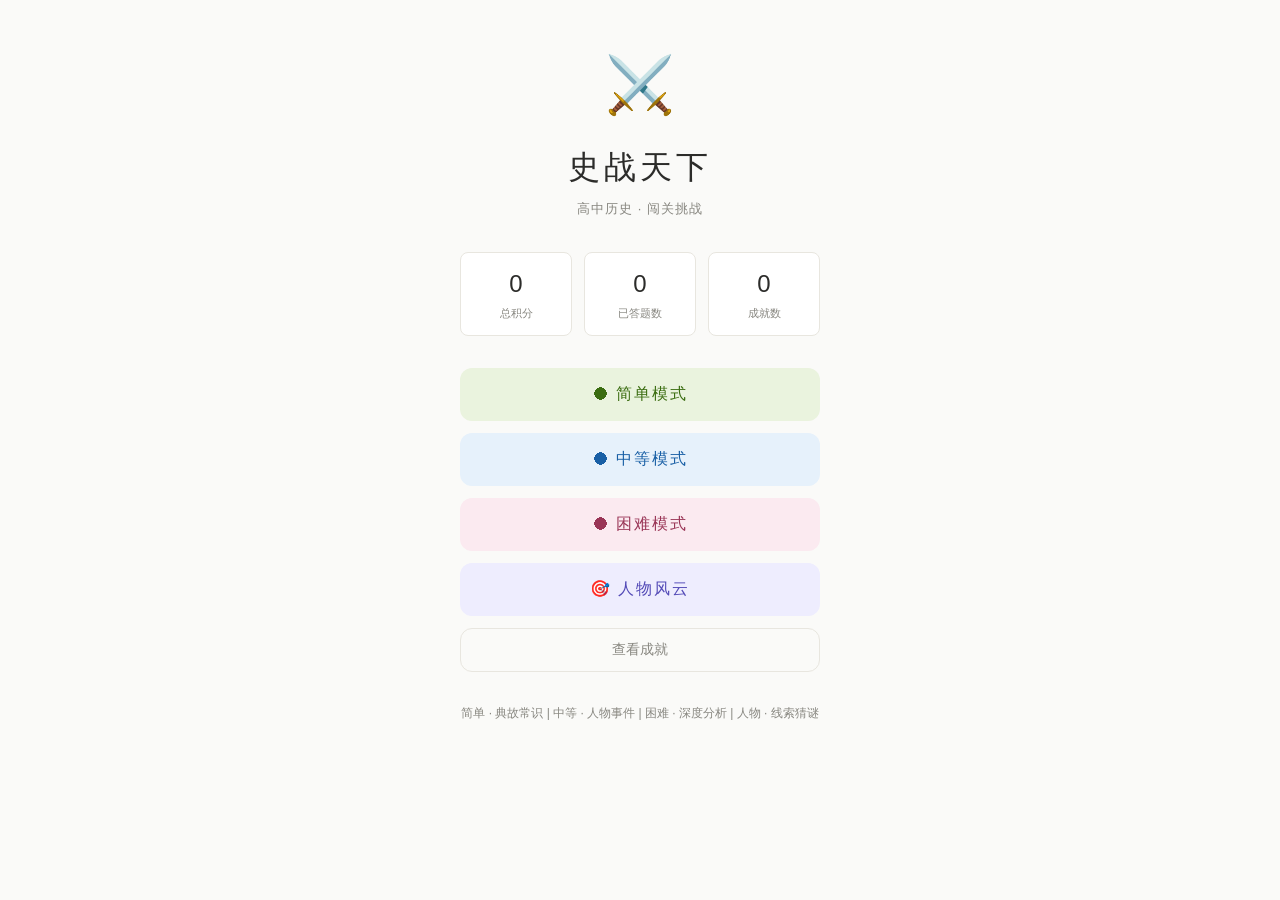
==== commit fd5805f5: "Add files via upload" ====
--- a/index.html
+++ b/index.html
@@ -41,9 +41,11 @@
 
   #home {
     align-items: center;
-    justify-content: center;
+    justify-content: flex-start;
     padding: 40px 24px;
     gap: 32px;
+    min-height: 100vh;
+    overflow-y: auto;
   }
   .logo-area { text-align: center; }
   .logo-title {
